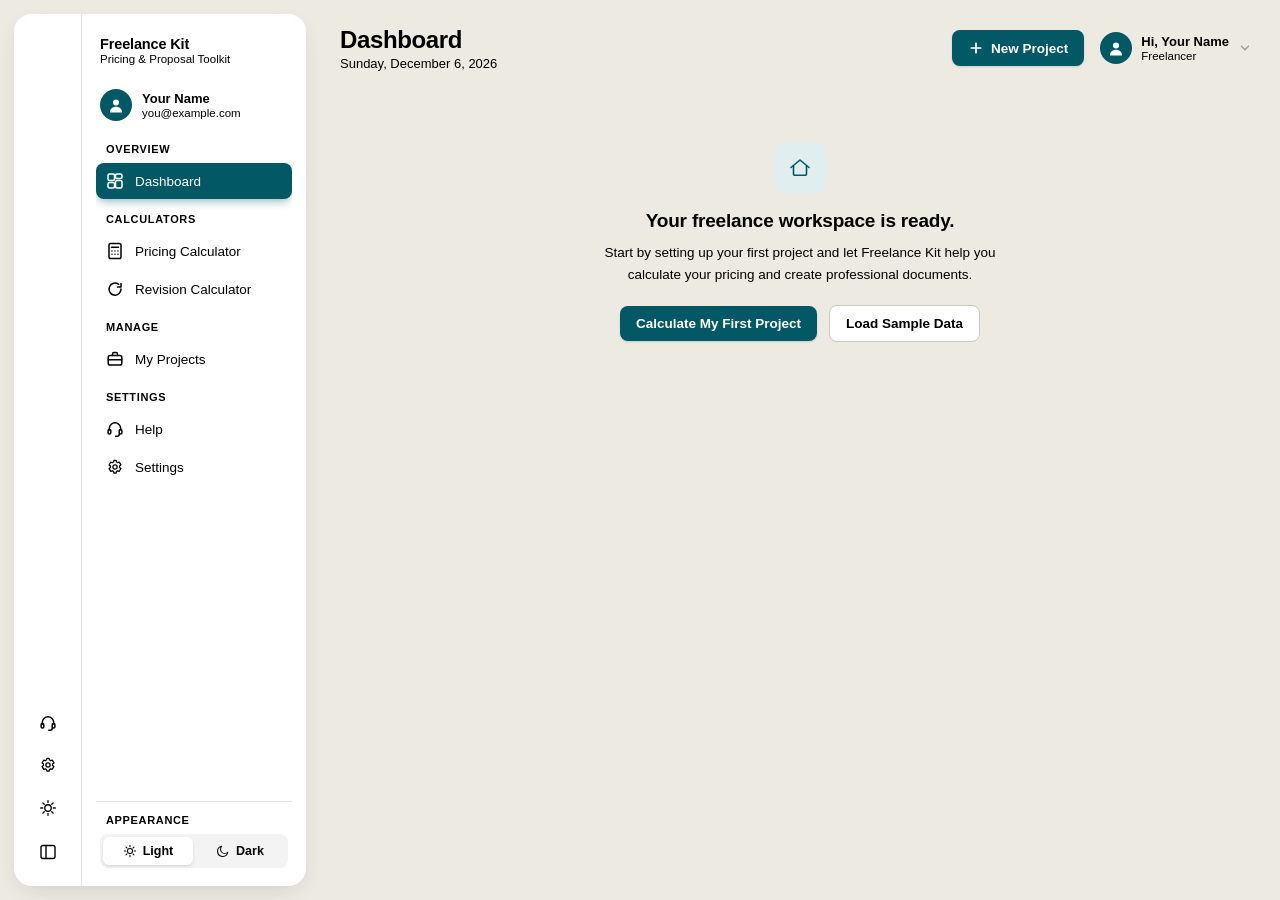
==== calculator/index.html @ 8ae4c35f "Add files via upload" ====
<!DOCTYPE html>
<html lang="en">
<head>
<meta charset="UTF-8">
<meta name="viewport" content="width=device-width, initial-scale=1.0">
<title>Freelance Kit — Pricing & Proposal Toolkit</title>
<link rel="icon" type="image/png" href="assets/favicon-256.png">
<link rel="shortcut icon" type="image/png" href="assets/favicon-256.png">
<link rel="apple-touch-icon" href="assets/apple-touch-icon.png">
<link rel="manifest" href="manifest.json">
<meta name="theme-color" content="#025864">
<meta name="mobile-web-app-capable" content="yes">
<meta name="apple-mobile-web-app-capable" content="yes">
<meta name="apple-mobile-web-app-status-bar-style" content="black-translucent">
<meta name="apple-mobile-web-app-title" content="Freelance Kit">

<link rel="stylesheet" href="css/style.css">
</head>
<body>

<div class="app">

  <!-- ============ MOBILE OVERLAY ============ -->
  <div class="drawer-overlay" data-overlay></div>

  <!-- ============ SIDEBAR ============ -->
  <aside class="sidebar" data-sidebar>

    <!-- RAIL — always visible, pinned flush to the left edge -->
    <div class="sidebar-rail">

      <!-- Menu icons: only shown here when the panel is closed -->
      <div class="rail-menu-group">
        <span class="brand-mark"><img src="assets/favicon-256.png" alt="Freelance Kit" class="brand-mark-img"></span>
        <span class="avatar rail-avatar"><svg width="18" height="18" viewBox="0 0 24 24" fill="currentColor"><circle cx="12" cy="8.5" r="4"/><path d="M12 14.2c-4.4 0-8 2.9-8 6.5v1.3h16v-1.3c0-3.6-3.6-6.5-8-6.5z"/></svg></span>

        <nav class="rail-nav">
          <a class="nav-link rail-link" data-page="dashboard" href="#dashboard" aria-label="Dashboard">
            <svg width="18" height="18" viewBox="0 0 18 18" fill="none"><rect x="2" y="2" width="6.5" height="6.5" rx="1.5" stroke="currentColor" stroke-width="1.5"/><rect x="9.5" y="2" width="6.5" height="4.5" rx="1.5" stroke="currentColor" stroke-width="1.5"/><rect x="9.5" y="8.5" width="6.5" height="7.5" rx="1.5" stroke="currentColor" stroke-width="1.5"/><rect x="2" y="10.5" width="6.5" height="5.5" rx="1.5" stroke="currentColor" stroke-width="1.5"/></svg>
          </a>
          <a class="nav-link rail-link" data-page="pricing-calculator" href="#pricing-calculator" aria-label="Pricing Calculator">
            <svg width="18" height="18" viewBox="0 0 18 18" fill="none"><rect x="3" y="1.5" width="12" height="15" rx="1.8" stroke="currentColor" stroke-width="1.5"/><path d="M5.5 5.3H12.5" stroke="currentColor" stroke-width="1.5" stroke-linecap="round"/><circle cx="6" cy="9" r="0.75" fill="currentColor"/><circle cx="9" cy="9" r="0.75" fill="currentColor"/><circle cx="12" cy="9" r="0.75" fill="currentColor"/><circle cx="6" cy="12.2" r="0.75" fill="currentColor"/><circle cx="9" cy="12.2" r="0.75" fill="currentColor"/><circle cx="12" cy="12.2" r="0.75" fill="currentColor"/></svg>
          </a>
          <a class="nav-link rail-link" data-page="revision-calculator" href="#revision-calculator" aria-label="Revision Calculator">
            <svg width="18" height="18" viewBox="0 0 18 18" fill="none"><path d="M15 9A6 6 0 1 1 12.7 4.4" stroke="currentColor" stroke-width="1.5" stroke-linecap="round"/><path d="M15 3.5V7H11.5" stroke="currentColor" stroke-width="1.5" stroke-linecap="round" stroke-linejoin="round"/></svg>
          </a>
          <a class="nav-link rail-link" data-page="quotation-generator" href="#quotation-generator" aria-label="Quotation Generator">
            <svg width="18" height="18" viewBox="0 0 18 18" fill="none"><path d="M5 1.8h5.2l3 3v9.9a1 1 0 0 1-1 1H5a1 1 0 0 1-1-1V2.8a1 1 0 0 1 1-1Z" stroke="currentColor" stroke-width="1.5" stroke-linejoin="round"/><path d="M10.2 1.8v2.5a1 1 0 0 0 1 1h3" stroke="currentColor" stroke-width="1.5" stroke-linejoin="round"/><path d="M6 10.5h6M6 12.7h4.2" stroke="currentColor" stroke-width="1.4" stroke-linecap="round"/></svg>
          </a>
          <a class="nav-link rail-link" data-page="proposal-generator" href="#proposal-generator" aria-label="Proposal Generator">
            <svg width="18" height="18" viewBox="0 0 18 18" fill="none"><path d="M16 2 2 8.2l5.2 2.1L9.3 16 16 2Z" stroke="currentColor" stroke-width="1.5" stroke-linejoin="round"/><path d="M7.2 10.3 16 2" stroke="currentColor" stroke-width="1.5" stroke-linecap="round"/></svg>
          </a>
          <a class="nav-link rail-link" data-page="invoice-generator" href="#invoice-generator" aria-label="Invoice Generator">
            <svg width="18" height="18" viewBox="0 0 18 18" fill="none"><path d="M4 2h10v12.4l-1.25-.9-1.25.9-1.25-.9-1.25.9-1.25-.9-1.25.9-1.25-.9-1.25.9V2Z" stroke="currentColor" stroke-width="1.5" stroke-linejoin="round"/><path d="M6 5.6h6M6 8h6M6 10.4h3.5" stroke="currentColor" stroke-width="1.5" stroke-linecap="round"/></svg>
          </a>
          <a class="nav-link rail-link" data-page="rate-card-generator" href="#rate-card-generator" aria-label="Rate Card Generator">
            <svg width="18" height="18" viewBox="0 0 18 18" fill="none"><path d="M15.44 10.06 10.06 15.44a1.5 1.5 0 0 1 -2.12 0L1.5 9V1.5h7.5l6.44 6.44a1.5 1.5 0 0 1 0 2.12Z" stroke="currentColor" stroke-width="1.5" stroke-linejoin="round" stroke-linecap="round"/><circle cx="5.25" cy="5.25" r="0.9" fill="currentColor"/></svg>
          </a>
          <a class="nav-link rail-link" data-page="my-projects" href="#my-projects" aria-label="My Projects">
            <svg width="18" height="18" viewBox="0 0 18 18" fill="none"><rect x="2.2" y="5.5" width="13.6" height="9.5" rx="1.8" stroke="currentColor" stroke-width="1.5"/><path d="M6.5 5.5V4a1.5 1.5 0 0 1 1.5-1.5h2A1.5 1.5 0 0 1 11.5 4v1.5" stroke="currentColor" stroke-width="1.5" stroke-linecap="round" stroke-linejoin="round"/><path d="M2.2 9.8h13.6" stroke="currentColor" stroke-width="1.5" stroke-linecap="round"/></svg>
          </a>
          <a class="nav-link rail-link" data-page="my-quotations" href="#my-quotations" aria-label="My Quotations">
            <svg width="18" height="18" viewBox="0 0 18 18" fill="none"><path d="M3 3.5h12a1.3 1.3 0 0 1 1.3 1.3v6.2a1.3 1.3 0 0 1-1.3 1.3H7.9L5 15v-2.7H3a1.3 1.3 0 0 1-1.3-1.3V4.8A1.3 1.3 0 0 1 3 3.5Z" stroke="currentColor" stroke-width="1.5" stroke-linejoin="round"/><circle cx="6.8" cy="7.9" r="0.95" fill="currentColor"/><circle cx="11.2" cy="7.9" r="0.95" fill="currentColor"/></svg>
          </a>
          <a class="nav-link rail-link" data-page="my-proposals" href="#my-proposals" aria-label="My Proposals">
            <svg width="18" height="18" viewBox="0 0 18 18" fill="none"><path d="M6.5 2.2h5a1 1 0 0 1 1 1v.3h.8a1.3 1.3 0 0 1 1.3 1.3v9.4a1.3 1.3 0 0 1-1.3 1.3H4.7a1.3 1.3 0 0 1-1.3-1.3V4.8a1.3 1.3 0 0 1 1.3-1.3h.8v-.3a1 1 0 0 1 1-1Z" stroke="currentColor" stroke-width="1.5" stroke-linejoin="round"/><rect x="6" y="1.6" width="6" height="2.4" rx="0.8" stroke="currentColor" stroke-width="1.5"/><path d="M6.2 9.6v3M9 8.2v4.4M11.8 10.4v2.2" stroke="currentColor" stroke-width="1.5" stroke-linecap="round"/></svg>
          </a>
          <a class="nav-link rail-link" data-page="my-invoices" href="#my-invoices" aria-label="My Invoices">
            <svg width="18" height="18" viewBox="0 0 18 18" fill="none"><rect x="2.3" y="7" width="11.2" height="6.8" rx="1.3" stroke="currentColor" stroke-width="1.5"/><rect x="4.1" y="4.3" width="11.2" height="6.8" rx="1.3" stroke="currentColor" stroke-width="1.5"/><circle cx="9.7" cy="7.7" r="1.5" stroke="currentColor" stroke-width="1.3"/></svg>
          </a>
          <a class="nav-link rail-link" data-page="my-rate-cards" href="#my-rate-cards" aria-label="My Rate Cards">
            <svg width="18" height="18" viewBox="0 0 18 18" fill="none"><rect x="2.5" y="4.3" width="9.6" height="11.5" rx="1.5" stroke="currentColor" stroke-width="1.5"/><rect x="6" y="2" width="9.6" height="11.5" rx="1.5" stroke="currentColor" stroke-width="1.5"/></svg>
          </a>
          <a class="nav-link rail-link" data-page="templates" href="#templates" aria-label="Templates">
            <svg width="18" height="18" viewBox="0 0 18 18" fill="none"><path d="M4.5 2.3h9a1 1 0 0 1 1 1v11.7l-5.5-3.3-5.5 3.3V3.3a1 1 0 0 1 1-1Z" stroke="currentColor" stroke-width="1.5" stroke-linejoin="round"/></svg>
          </a>
        </nav>
      </div>

      <div class="rail-spacer"></div>

      <!-- Always-on utility icons — evenly spaced, pinned at the bottom -->
      <div class="rail-utility">
        <a class="nav-link rail-link" data-page="help" href="#help" aria-label="Help">
          <svg width="18" height="18" viewBox="0 0 18 18" fill="none"><path d="M3.3 10V8.5a5.7 5.7 0 0 1 11.4 0V10" stroke="currentColor" stroke-width="1.5" stroke-linecap="round"/><rect x="2.1" y="9.4" width="2.7" height="4.5" rx="1.25" stroke="currentColor" stroke-width="1.5"/><rect x="13.2" y="9.4" width="2.7" height="4.5" rx="1.25" stroke="currentColor" stroke-width="1.5"/><path d="M13.2 13.9v.35a2 2 0 0 1-2 2H9.7" stroke="currentColor" stroke-width="1.5" stroke-linecap="round"/></svg>
        </a>
        <a class="nav-link rail-link" data-page="settings" href="#settings" aria-label="Settings">
          <svg width="18" height="18" viewBox="0 0 18 18" fill="none"><path d="M10.1 2.3h-2.2l-.35 1.72a5.4 5.4 0 0 0-1.2.7L4.7 4.2 3.1 6.98l1.4 1.1a5.4 5.4 0 0 0 0 1.38l-1.4 1.1L4.7 13.3l1.65-.52c.37.28.77.51 1.2.7L7.9 15.2h2.2l.35-1.72c.43-.19.83-.42 1.2-.7l1.65.52 1.6-2.78-1.4-1.1a5.4 5.4 0 0 0 0-1.38l1.4-1.1-1.6-2.78-1.65.52a5.4 5.4 0 0 0-1.2-.7L10.1 2.3Z" stroke="currentColor" stroke-width="1.3" stroke-linejoin="round"/><circle cx="9" cy="9" r="2.1" stroke="currentColor" stroke-width="1.3"/></svg>
        </a>
        <button class="icon-btn rail-icon-btn" data-theme-toggle aria-label="Ganti tema">
          <svg class="icon-sun" width="18" height="18" viewBox="0 0 19 19" fill="none"><circle cx="9.5" cy="9.5" r="3.4" stroke="currentColor" stroke-width="1.4"/><path d="M9.5 1.8v2M9.5 15.2v2M17.2 9.5h-2M3.8 9.5h-2M14.9 4.1l-1.4 1.4M5.5 13.5l-1.4 1.4M14.9 14.9l-1.4-1.4M5.5 5.5 4.1 4.1" stroke="currentColor" stroke-width="1.4" stroke-linecap="round"/></svg>
          <svg class="icon-moon" width="18" height="18" viewBox="0 0 19 19" fill="none"><path d="M16 11.2A7 7 0 1 1 7.8 3a5.6 5.6 0 0 0 8.2 8.2Z" stroke="currentColor" stroke-width="1.4" stroke-linejoin="round"/></svg>
        </button>
        <button class="icon-btn rail-icon-btn" data-collapse-toggle aria-label="Buka atau tutup panel menu">
          <svg width="18" height="18" viewBox="0 0 18 18" fill="none"><rect x="2" y="2.5" width="14" height="13" rx="2" stroke="currentColor" stroke-width="1.4"/><path d="M7 2.5V15.5" stroke="currentColor" stroke-width="1.4"/></svg>
        </button>
      </div>
    </div>

    <!-- PANEL — togglable, sits to the right of the rail -->
    <div class="sidebar-panel" data-sidebar-panel>
      <div class="sidebar-head">
        <span class="brand-text">
          <span class="brand-name">Freelance Kit</span>
          <span class="brand-sub" data-i18n="brand.subtitle">Pricing & Proposal Toolkit</span>
        </span>
      </div>

      <div class="sidebar-profile">
        <span class="avatar sidebar-profile-avatar" data-mini-avatar><svg width="18" height="18" viewBox="0 0 24 24" fill="currentColor"><circle cx="12" cy="8.5" r="4"/><path d="M12 14.2c-4.4 0-8 2.9-8 6.5v1.3h16v-1.3c0-3.6-3.6-6.5-8-6.5z"/></svg></span>
        <span class="sidebar-profile-text">
          <span class="sidebar-profile-name" data-mini-name>Your Name</span>
          <span class="sidebar-profile-email" data-mini-email>you@example.com</span>
        </span>
      </div>

      <nav class="nav" data-nav>
        <span class="nav-section-label" data-i18n="sidebar.group.overview">Overview</span>
        <a class="nav-link panel-link" data-page="dashboard" href="#dashboard">
          <span class="nav-icon">
            <svg width="18" height="18" viewBox="0 0 18 18" fill="none"><rect x="2" y="2" width="6.5" height="6.5" rx="1.5" stroke="currentColor" stroke-width="1.5"/><rect x="9.5" y="2" width="6.5" height="4.5" rx="1.5" stroke="currentColor" stroke-width="1.5"/><rect x="9.5" y="8.5" width="6.5" height="7.5" rx="1.5" stroke="currentColor" stroke-width="1.5"/><rect x="2" y="10.5" width="6.5" height="5.5" rx="1.5" stroke="currentColor" stroke-width="1.5"/></svg>
          </span>
          <span class="nav-label" data-i18n="nav.dashboard">Dashboard</span>
        </a>
        <span class="nav-section-label" data-i18n="sidebar.group.calculators">Calculators</span>
        <a class="nav-link panel-link" data-page="pricing-calculator" href="#pricing-calculator">
          <span class="nav-icon">
            <svg width="18" height="18" viewBox="0 0 18 18" fill="none"><rect x="3" y="1.5" width="12" height="15" rx="1.8" stroke="currentColor" stroke-width="1.5"/><path d="M5.5 5.3H12.5" stroke="currentColor" stroke-width="1.5" stroke-linecap="round"/><circle cx="6" cy="9" r="0.75" fill="currentColor"/><circle cx="9" cy="9" r="0.75" fill="currentColor"/><circle cx="12" cy="9" r="0.75" fill="currentColor"/><circle cx="6" cy="12.2" r="0.75" fill="currentColor"/><circle cx="9" cy="12.2" r="0.75" fill="currentColor"/><circle cx="12" cy="12.2" r="0.75" fill="currentColor"/></svg>
          </span>
          <span class="nav-label" data-i18n="nav.pricingCalculator">Pricing Calculator</span>
        </a>
        <a class="nav-link panel-link" data-page="revision-calculator" href="#revision-calculator">
          <span class="nav-icon">
            <svg width="18" height="18" viewBox="0 0 18 18" fill="none"><path d="M15 9A6 6 0 1 1 12.7 4.4" stroke="currentColor" stroke-width="1.5" stroke-linecap="round"/><path d="M15 3.5V7H11.5" stroke="currentColor" stroke-width="1.5" stroke-linecap="round" stroke-linejoin="round"/></svg>
          </span>
          <span class="nav-label" data-i18n="nav.revisionCalculator">Revision Calculator</span>
        </a>
        <span class="nav-section-label" data-i18n="sidebar.group.manage">Manage</span>
        <a class="nav-link panel-link" data-page="my-projects" href="#my-projects">
          <span class="nav-icon">
            <svg width="18" height="18" viewBox="0 0 18 18" fill="none"><rect x="2.2" y="5.5" width="13.6" height="9.5" rx="1.8" stroke="currentColor" stroke-width="1.5"/><path d="M6.5 5.5V4a1.5 1.5 0 0 1 1.5-1.5h2A1.5 1.5 0 0 1 11.5 4v1.5" stroke="currentColor" stroke-width="1.5" stroke-linecap="round" stroke-linejoin="round"/><path d="M2.2 9.8h13.6" stroke="currentColor" stroke-width="1.5" stroke-linecap="round"/></svg>
          </span>
          <span class="nav-label" data-i18n="nav.myProjects">My Projects</span>
        </a>
        <a class="nav-link panel-link" data-page="my-quotations" href="#my-quotations">
          <span class="nav-icon">
            <svg width="18" height="18" viewBox="0 0 18 18" fill="none"><path d="M3 3.5h12a1.3 1.3 0 0 1 1.3 1.3v6.2a1.3 1.3 0 0 1-1.3 1.3H7.9L5 15v-2.7H3a1.3 1.3 0 0 1-1.3-1.3V4.8A1.3 1.3 0 0 1 3 3.5Z" stroke="currentColor" stroke-width="1.5" stroke-linejoin="round"/><circle cx="6.8" cy="7.9" r="0.95" fill="currentColor"/><circle cx="11.2" cy="7.9" r="0.95" fill="currentColor"/></svg>
          </span>
          <span class="nav-label" data-i18n="nav.myQuotations">My Quotations</span>
        </a>
        <a class="nav-link panel-link" data-page="my-proposals" href="#my-proposals">
          <span class="nav-icon">
            <svg width="18" height="18" viewBox="0 0 18 18" fill="none"><path d="M6.5 2.2h5a1 1 0 0 1 1 1v.3h.8a1.3 1.3 0 0 1 1.3 1.3v9.4a1.3 1.3 0 0 1-1.3 1.3H4.7a1.3 1.3 0 0 1-1.3-1.3V4.8a1.3 1.3 0 0 1 1.3-1.3h.8v-.3a1 1 0 0 1 1-1Z" stroke="currentColor" stroke-width="1.5" stroke-linejoin="round"/><rect x="6" y="1.6" width="6" height="2.4" rx="0.8" stroke="currentColor" stroke-width="1.5"/><path d="M6.2 9.6v3M9 8.2v4.4M11.8 10.4v2.2" stroke="currentColor" stroke-width="1.5" stroke-linecap="round"/></svg>
          </span>
          <span class="nav-label" data-i18n="nav.myProposals">My Proposals</span>
        </a>
        <a class="nav-link panel-link" data-page="my-invoices" href="#my-invoices">
          <span class="nav-icon">
            <svg width="18" height="18" viewBox="0 0 18 18" fill="none"><rect x="2.3" y="7" width="11.2" height="6.8" rx="1.3" stroke="currentColor" stroke-width="1.5"/><rect x="4.1" y="4.3" width="11.2" height="6.8" rx="1.3" stroke="currentColor" stroke-width="1.5"/><circle cx="9.7" cy="7.7" r="1.5" stroke="currentColor" stroke-width="1.3"/></svg>
          </span>
          <span class="nav-label" data-i18n="nav.myInvoices">My Invoices</span>
        </a>
        <a class="nav-link panel-link" data-page="my-rate-cards" href="#my-rate-cards">
          <span class="nav-icon">
            <svg width="18" height="18" viewBox="0 0 18 18" fill="none"><rect x="2.5" y="4.3" width="9.6" height="11.5" rx="1.5" stroke="currentColor" stroke-width="1.5"/><rect x="6" y="2" width="9.6" height="11.5" rx="1.5" stroke="currentColor" stroke-width="1.5"/></svg>
          </span>
          <span class="nav-label" data-i18n="nav.myRateCards">My Rate Cards</span>
        </a>
        <a class="nav-link panel-link" data-page="templates" href="#templates">
          <span class="nav-icon">
            <svg width="18" height="18" viewBox="0 0 18 18" fill="none"><path d="M4.5 2.3h9a1 1 0 0 1 1 1v11.7l-5.5-3.3-5.5 3.3V3.3a1 1 0 0 1 1-1Z" stroke="currentColor" stroke-width="1.5" stroke-linejoin="round"/></svg>
          </span>
          <span class="nav-label" data-i18n="nav.templates">Templates</span>
        </a>
        <span class="nav-section-label" data-i18n="sidebar.group.settings">Settings</span>
        <a class="nav-link panel-link" data-page="help" href="#help">
          <span class="nav-icon">
            <svg width="18" height="18" viewBox="0 0 18 18" fill="none"><path d="M3.3 10V8.5a5.7 5.7 0 0 1 11.4 0V10" stroke="currentColor" stroke-width="1.5" stroke-linecap="round"/><rect x="2.1" y="9.4" width="2.7" height="4.5" rx="1.25" stroke="currentColor" stroke-width="1.5"/><rect x="13.2" y="9.4" width="2.7" height="4.5" rx="1.25" stroke="currentColor" stroke-width="1.5"/><path d="M13.2 13.9v.35a2 2 0 0 1-2 2H9.7" stroke="currentColor" stroke-width="1.5" stroke-linecap="round"/></svg>
          </span>
          <span class="nav-label" data-i18n="nav.help">Help</span>
        </a>
        <a class="nav-link panel-link" data-page="settings" href="#settings">
          <span class="nav-icon">
            <svg width="18" height="18" viewBox="0 0 18 18" fill="none"><path d="M10.1 2.3h-2.2l-.35 1.72a5.4 5.4 0 0 0-1.2.7L4.7 4.2 3.1 6.98l1.4 1.1a5.4 5.4 0 0 0 0 1.38l-1.4 1.1L4.7 13.3l1.65-.52c.37.28.77.51 1.2.7L7.9 15.2h2.2l.35-1.72c.43-.19.83-.42 1.2-.7l1.65.52 1.6-2.78-1.4-1.1a5.4 5.4 0 0 0 0-1.38l1.4-1.1-1.6-2.78-1.65.52a5.4 5.4 0 0 0-1.2-.7L10.1 2.3Z" stroke="currentColor" stroke-width="1.3" stroke-linejoin="round"/><circle cx="9" cy="9" r="2.1" stroke="currentColor" stroke-width="1.3"/></svg>
          </span>
          <span class="nav-label" data-i18n="nav.settings">Settings</span>
        </a>
      </nav>

      <div class="sidebar-appearance">
        <span class="sidebar-appearance-label" data-i18n="sidebar.appearance.label">Appearance</span>
        <div class="appearance-toggle" role="group" aria-label="Ganti tema">
          <button type="button" class="appearance-option" data-theme-set="light" aria-pressed="true">
            <svg width="14" height="14" viewBox="0 0 19 19" fill="none"><circle cx="9.5" cy="9.5" r="3.4" stroke="currentColor" stroke-width="1.4"/><path d="M9.5 1.8v2M9.5 15.2v2M17.2 9.5h-2M3.8 9.5h-2M14.9 4.1l-1.4 1.4M5.5 13.5l-1.4 1.4M14.9 14.9l-1.4-1.4M5.5 5.5 4.1 4.1" stroke="currentColor" stroke-width="1.4" stroke-linecap="round"/></svg>
            <span data-i18n="sidebar.appearance.light">Light</span>
          </button>
          <button type="button" class="appearance-option" data-theme-set="dark" aria-pressed="false">
            <svg width="14" height="14" viewBox="0 0 19 19" fill="none"><path d="M16 11.2A7 7 0 1 1 7.8 3a5.6 5.6 0 0 0 8.2 8.2Z" stroke="currentColor" stroke-width="1.4" stroke-linejoin="round"/></svg>
            <span data-i18n="sidebar.appearance.dark">Dark</span>
          </button>
        </div>
      </div>
    </div>
  </aside>

  <!-- ============ MAIN ============ -->
  <div class="main">

    <!-- TOP BAR -->
    <header class="topbar">
      <div class="topbar-left">
        <div class="topbar-title-group">
          <h1 class="topbar-title" data-page-title>Dashboard</h1>
          <span class="topbar-date" data-topbar-date></span>
        </div>
      </div>

      <div class="topbar-right">
        <button class="btn btn-primary" data-topbar-cta data-page="pricing-calculator">
          <svg width="16" height="16" viewBox="0 0 16 16" fill="none"><path d="M8 3.3v9.4M3.3 8h9.4" stroke="currentColor" stroke-width="1.7" stroke-linecap="round"/></svg>
          <span data-topbar-cta-label>New Project</span>
        </button>

        <div class="profile" data-profile>
          <button class="profile-trigger" data-profile-trigger>
            <span class="avatar"><svg width="18" height="18" viewBox="0 0 24 24" fill="currentColor"><circle cx="12" cy="8.5" r="4"/><path d="M12 14.2c-4.4 0-8 2.9-8 6.5v1.3h16v-1.3c0-3.6-3.6-6.5-8-6.5z"/></svg></span>
            <span class="profile-text">
              <span class="profile-name">Hi, Your Name</span>
              <span class="profile-role" data-i18n="profile.role">Freelancer</span>
            </span>
            <svg class="chev" width="14" height="14" viewBox="0 0 14 14" fill="none"><path d="M3.5 5.3 7 8.7l3.5-3.4" stroke="currentColor" stroke-width="1.4" stroke-linecap="round" stroke-linejoin="round"/></svg>
          </button>
          <div class="profile-menu" data-profile-menu>
            <a href="#settings" class="profile-menu-item" data-page="settings" data-i18n="profile.menu.settings">Account Settings</a>
            <a href="#help" class="profile-menu-item" data-page="help" data-i18n="profile.menu.help">Help</a>
          </div>
        </div>
      </div>
    </header>

    <!-- PAGE CONTENT -->
    <main class="content" data-content>

      <!-- ===== DASHBOARD PAGE ===== -->
      <section class="page" data-page-panel="dashboard">

        <!-- ZERO STATE — shown only when there are no saved projects yet -->
        <div class="dashboard-welcome" data-dashboard-welcome hidden>
          <div class="dashboard-welcome-icon">
            <svg width="26" height="26" viewBox="0 0 26 26" fill="none"><path d="M4 12.5 13 5l9 7.5" stroke="currentColor" stroke-width="1.6" stroke-linecap="round" stroke-linejoin="round"/><path d="M6.5 11v8a1.2 1.2 0 0 0 1.2 1.2H18.3a1.2 1.2 0 0 0 1.2-1.2v-8" stroke="currentColor" stroke-width="1.6" stroke-linecap="round" stroke-linejoin="round"/></svg>
          </div>
          <h2 class="dashboard-welcome-title" data-i18n="dashboard.welcome.title">Your freelance workspace is ready.</h2>
          <p class="dashboard-welcome-text">Start by setting up your first project and let Freelance Kit help you calculate your pricing and create professional documents.</p>
          <div class="dashboard-welcome-actions">
            <button class="btn btn-primary" data-page="pricing-calculator" data-i18n="action.calculateFirstProject">Calculate My First Project</button>
            <button class="btn btn-secondary" data-welcome-load-sample data-i18n="action.loadSampleData">Load Sample Data</button>
          </div>
        </div>

        <!-- NORMAL DASHBOARD — shown once at least one project exists -->
        <div data-dashboard-body hidden>

        <!-- TOP ROW: hero + upcoming deadlines -->
        <div class="dashboard-top-row">

          <div class="dashboard-hero">
            <div class="dashboard-hero-art" aria-hidden="true">
              <svg width="220" height="220" viewBox="0 0 220 220" fill="none">
                <circle cx="150" cy="70" r="90" fill="url(#heroBlobA)"/>
                <circle cx="120" cy="150" r="60" fill="url(#heroBlobB)"/>
                <circle cx="185" cy="150" r="34" stroke="rgba(255,255,255,0.35)" stroke-width="1.4"/>
                <path d="M60 60 L60 40 M50 50 L70 50" stroke="rgba(255,255,255,0.5)" stroke-width="2" stroke-linecap="round"/>
                <defs>
                  <linearGradient id="heroBlobA" x1="60" y1="0" x2="240" y2="160" gradientUnits="userSpaceOnUse">
                    <stop stop-color="rgba(255,255,255,0.35)"/>
                    <stop offset="1" stop-color="rgba(255,255,255,0.05)"/>
                  </linearGradient>
                  <linearGradient id="heroBlobB" x1="60" y1="90" x2="180" y2="210" gradientUnits="userSpaceOnUse">
                    <stop stop-color="rgba(255,255,255,0.28)"/>
                    <stop offset="1" stop-color="rgba(255,255,255,0.04)"/>
                  </linearGradient>
                </defs>
              </svg>
            </div>
            <div class="dashboard-hero-content">
              <h1 class="dashboard-hero-greeting"><span data-dashboard-greeting>Good morning, Freelancer</span> <span aria-hidden="true">👋</span></h1>
              <p class="dashboard-hero-subtitle" data-i18n="dashboard.subtitle">Here's what's happening with your freelance business.</p>
              <div class="dashboard-hero-meta">
                <span class="dashboard-hero-date">
                  <svg width="15" height="15" viewBox="0 0 15 15" fill="none"><rect x="1.5" y="2.8" width="12" height="10.7" rx="1.8" stroke="currentColor" stroke-width="1.2"/><path d="M1.5 6h12M4.5 1.5v2.3M10.5 1.5v2.3" stroke="currentColor" stroke-width="1.2" stroke-linecap="round"/></svg>
                  <span data-topbar-date></span>
                </span>
                <span class="dashboard-hero-msg" data-i18n="dashboard.productiveMsg">Have a productive day!</span>
              </div>
            </div>
          </div>

          <div class="side-card dashboard-backup-card" data-dashboard-backup-card>
            <!-- filled by app.js -->
          </div>

          <div class="side-card dashboard-upcoming" data-dashboard-upcoming>
            <!-- filled by app.js -->
          </div>

        </div>

        <!-- BUSINESS OVERVIEW -->
        <div class="summary-grid" data-summary-grid>
          <article class="summary-card">
            <p class="summary-label" data-i18n="dashboard.summary.totalProjects">Total Projects</p>
            <p class="summary-metric" data-summary="totalProjects">0</p>
            <p class="summary-caption" data-summary-caption-text="totalProjects">Belum ada project</p>
          </article>

          <article class="summary-card">
            <p class="summary-label" data-i18n="dashboard.summary.totalRevenue">Total Revenue</p>
            <p class="summary-metric" data-summary="totalRevenue">Rp0</p>
            <p class="summary-caption" data-summary-caption-text="totalRevenue">Dari project Approved & Completed</p>
          </article>

          <article class="summary-card">
            <p class="summary-label" data-i18n="dashboard.summary.pendingProposals">Pending Proposals</p>
            <p class="summary-metric" data-summary="pendingProposals">0</p>
            <p class="summary-caption" data-summary-caption-text="pendingProposals">Menunggu respons client</p>
          </article>

          <article class="summary-card">
            <p class="summary-label" data-i18n="dashboard.summary.approved">Approved</p>
            <p class="summary-metric" data-summary="approvedCount">0</p>
            <p class="summary-caption" data-summary-caption-text="approvedCount">Proyek disetujui</p>
          </article>
        </div>

        <!-- BACKUP REMINDER — compact, conditional; empty/hidden when not relevant -->
        <div class="dashboard-backup-reminder" data-backup-reminder hidden></div>

        <!-- NEEDS ATTENTION + QUICK ACTIONS -->
        <div class="dashboard-split-row">

          <div class="side-card needs-attention" data-needs-attention>
            <!-- filled by app.js -->
          </div>

          <div class="side-card quick-actions-card">
            <p class="side-card-title" data-i18n="dashboard.quickActions.title">Quick Actions</p>
            <div class="quick-actions-grid">
              <a class="quick-action-tile" data-page="pricing-calculator" href="#pricing-calculator">
                <span class="quick-action-icon">
                  <svg width="18" height="18" viewBox="0 0 18 18" fill="none"><rect x="3" y="1.5" width="12" height="15" rx="1.8" stroke="currentColor" stroke-width="1.5"/><path d="M5.5 5.3H12.5" stroke="currentColor" stroke-width="1.5" stroke-linecap="round"/><circle cx="6" cy="9" r="0.75" fill="currentColor"/><circle cx="9" cy="9" r="0.75" fill="currentColor"/><circle cx="12" cy="9" r="0.75" fill="currentColor"/><circle cx="6" cy="12.2" r="0.75" fill="currentColor"/><circle cx="9" cy="12.2" r="0.75" fill="currentColor"/><circle cx="12" cy="12.2" r="0.75" fill="currentColor"/></svg>
                </span>
                <span class="quick-action-text">
                  <span class="quick-action-title" data-i18n="quickAction.calculatePrice.title">Calculate Project Price</span>
                  <span class="quick-action-desc" data-i18n="quickAction.calculatePrice.desc">Start a new calculation</span>
                </span>
                <span class="quick-action-arrow">›</span>
              </a>

              <a class="quick-action-tile" data-page="quotation-generator" href="#quotation-generator">
                <span class="quick-action-icon">
                  <svg width="18" height="18" viewBox="0 0 18 18" fill="none"><path d="M5 1.8h5.2l3 3v9.9a1 1 0 0 1-1 1H5a1 1 0 0 1-1-1V2.8a1 1 0 0 1 1-1Z" stroke="currentColor" stroke-width="1.5" stroke-linejoin="round"/><path d="M10.2 1.8v2.5a1 1 0 0 0 1 1h3" stroke="currentColor" stroke-width="1.5" stroke-linejoin="round"/><path d="M6 10.5h6M6 12.7h4.2" stroke="currentColor" stroke-width="1.4" stroke-linecap="round"/></svg>
                </span>
                <span class="quick-action-text">
                  <span class="quick-action-title" data-i18n="quickAction.createQuotation.title">Create Quotation</span>
                  <span class="quick-action-desc" data-i18n="quickAction.createQuotation.desc">Send to client</span>
                </span>
                <span class="quick-action-arrow">›</span>
              </a>

              <a class="quick-action-tile" data-page="proposal-generator" href="#proposal-generator">
                <span class="quick-action-icon">
                  <svg width="18" height="18" viewBox="0 0 18 18" fill="none"><path d="M16 2 2 8.2l5.2 2.1L9.3 16 16 2Z" stroke="currentColor" stroke-width="1.5" stroke-linejoin="round"/><path d="M7.2 10.3 16 2" stroke="currentColor" stroke-width="1.5" stroke-linecap="round"/></svg>
                </span>
                <span class="quick-action-text">
                  <span class="quick-action-title" data-i18n="quickAction.createProposal.title">Create Proposal</span>
                  <span class="quick-action-desc" data-i18n="quickAction.createProposal.desc">Win more projects</span>
                </span>
                <span class="quick-action-arrow">›</span>
              </a>

              <a class="quick-action-tile" data-page="invoice-generator" href="#invoice-generator">
                <span class="quick-action-icon">
                  <svg width="18" height="18" viewBox="0 0 18 18" fill="none"><path d="M4 2h10v12.4l-1.25-.9-1.25.9-1.25-.9-1.25.9-1.25-.9-1.25.9-1.25-.9-1.25.9V2Z" stroke="currentColor" stroke-width="1.5" stroke-linejoin="round"/><path d="M6 5.6h6M6 8h6M6 10.4h3.5" stroke="currentColor" stroke-width="1.5" stroke-linecap="round"/></svg>
                </span>
                <span class="quick-action-text">
                  <span class="quick-action-title" data-i18n="quickAction.createInvoice.title">Create Invoice</span>
                  <span class="quick-action-desc" data-i18n="quickAction.createInvoice.desc">Request payment</span>
                </span>
                <span class="quick-action-arrow">›</span>
              </a>
            </div>
          </div>

        </div>

        <!-- RECENT PROJECTS — full width -->
        <div class="dashboard-projects-col">
          <div class="section-header">
            <div>
              <h3 class="section-title" data-i18n="dashboard.recentProjects.title">Recent Projects</h3>
            </div>
            <button class="btn btn-text" data-page="my-projects" data-i18n="action.viewAll">View All</button>
          </div>

          <div class="projects-panel" data-projects-panel>
            <!-- filled by app.js: table (desktop/tablet) + card list (mobile) OR empty state -->
          </div>
        </div>

        <!-- BUSINESS PROFILE — compact bar, only shown when real profile data exists -->
        <div class="profile-card" data-profile-card>
          <!-- filled by settings.js -->
        </div>

        </div>

      </section>

      <!-- ===== PRICING CALCULATOR PAGE ===== -->
      <section class="page" data-page-panel="pricing-calculator" hidden>

        <div class="calc-grid" data-calc-form>

          <!-- LEFT: FORM -->
          <div class="calc-card calc-form-card">
            <h3 class="section-title" data-i18n="section.projectInformation">Project Information</h3>

            <div class="field">
              <label for="calc-name" data-i18n="field.projectName" data-i18n="calc.field.projectName">Project Name</label>
              <input type="text" id="calc-name" placeholder="Website Company Profile" data-i18n-placeholder="placeholder.calcName" data-calc="name">
            </div>

            <div class="field">
              <label for="calc-service" data-i18n="field.serviceType" data-i18n="calc.field.serviceType">Service Type</label>
              <select id="calc-service" data-calc="serviceType">
                <option value="" data-i18n="select.service">Select service</option>
                <option>Graphic Design</option>
                <option>Branding</option>
                <option selected>Website</option>
                <option>UI/UX Design</option>
                <option>Social Media</option>
                <option>Video Editing</option>
                <option>Photography</option>
                <option>Copywriting</option>
                <option>Digital Marketing</option>
                <option>Other</option>
              </select>
            </div>

            <div class="field-row">
              <div class="field">
                <label for="calc-hours" data-i18n="field.estimatedWorkingHours" data-i18n="calc.field.estimatedHours">Estimated Working Hours</label>
                <div class="input-wrap">
                  <input type="number" id="calc-hours" min="0" step="1" data-calc="hours">
                  <span class="input-suffix" data-i18n="unit.hours">hours</span>
                </div>
              </div>
              <div class="field">
                <label for="calc-rate" data-i18n="field.hourlyRate" data-i18n="calc.field.hourlyRate">Hourly Rate</label>
                <div class="input-wrap">
                  <span class="input-prefix">Rp</span>
                  <input type="text" inputmode="numeric" id="calc-rate" data-calc="hourlyRate" data-currency-input>
                </div>
              </div>
            </div>

            <div class="field">
              <label for="calc-expenses" data-i18n="field.additionalExpenses" data-i18n="calc.field.additionalExpenses">Additional Expenses</label>
              <div class="input-wrap">
                <span class="input-prefix">Rp</span>
                <input type="text" inputmode="numeric" id="calc-expenses" data-calc="additionalExpenses" data-currency-input>
              </div>
              <p class="field-help" data-i18n="calc.expensesHelp">Software, stock photo, transport, plugin, outsourcing, dan biaya tambahan lainnya.</p>
            </div>

            <div class="field-row">
              <div class="field">
                <label for="calc-revisions" data-i18n="field.includedRevisions" data-i18n="calc.field.includedRevisions">Included Revisions</label>
                <input type="number" id="calc-revisions" min="0" step="1" data-calc="revisions">
              </div>
              <div class="field">
                <label for="calc-revision-fee" data-i18n="field.feePerAdditionalRevision" data-i18n="calc.field.revisionFee">Fee Per Additional Revision</label>
                <div class="input-wrap">
                  <span class="input-prefix">Rp</span>
                  <input type="text" inputmode="numeric" id="calc-revision-fee" data-calc="additionalRevisionFee" data-currency-input>
                </div>
              </div>
            </div>

            <div class="field">
              <label for="calc-extra-revisions" data-i18n="field.expectedAdditionalRevisions" data-i18n="calc.field.expectedRevisions">Expected Additional Revisions</label>
              <input type="number" id="calc-extra-revisions" min="0" step="1" data-calc="expectedAdditionalRevisions">
            </div>

            <div class="field">
              <label for="calc-risk"><span data-i18n="field.riskBuffer">Risk / Project Buffer</span> <span class="field-value" data-calc-value="riskBuffer">10%</span></label>
              <input type="range" id="calc-risk" min="0" max="50" step="1" data-calc="riskBuffer">
              <p class="field-help" data-i18n="calc.riskBufferHelp">Buffer untuk perubahan scope, meeting tambahan, dan risiko project.</p>
            </div>

            <div class="field">
              <label for="calc-margin"><span data-i18n="field.targetProfitMargin">Target Profit Margin</span> <span class="field-value" data-calc-value="profitMargin">30%</span></label>
              <input type="range" id="calc-margin" min="0" max="95" step="1" data-calc="profitMargin">
            </div>

            <div class="calc-actions">
              <button type="button" class="btn btn-primary" data-calc-calculate data-i18n="action.calculatePrice">Calculate Price</button>
              <button type="button" class="btn btn-secondary" data-calc-reset data-i18n="action.reset">Reset</button>
              <button type="button" class="btn btn-secondary" data-calc-save data-i18n="calc.saveToProjectBtn">Save to Project</button>
            </div>
            <p class="calc-save-feedback" data-calc-save-feedback hidden></p>
          </div>

          <!-- RIGHT: RESULT -->
          <div class="calc-result-col">

            <div class="calc-card calc-result-card">
              <p class="result-eyebrow" data-i18n="calc.recommendedPrice">Your Recommended Price</p>
              <p class="result-price" data-result-price>Rp0</p>
              <p class="result-range" data-result-range>Rp0 – Rp0</p>

              <div class="result-breakdown" data-result-breakdown></div>
            </div>

            <div class="calc-mini-grid">
              <div class="calc-card calc-mini-card">
                <p class="mini-card-title" data-i18n="calc.profitAnalysis.title">Profit Analysis</p>
                <div class="mini-card-row">
                  <span data-i18n="calc.estimatedProfit">Estimated Profit</span>
                  <strong data-profit-value>Rp0</strong>
                </div>
                <div class="mini-card-row">
                  <span data-i18n="calc.profitMargin">Profit Margin</span>
                  <strong data-profit-margin>30%</strong>
                </div>
                <div class="mini-card-row">
                  <span data-i18n="calc.hourlyEarnings">Hourly Earnings</span>
                  <strong data-hourly-earnings>Rp0<span data-i18n="unit.perHour">/hour</span></strong>
                </div>
              </div>

              <div class="calc-card calc-mini-card">
                <p class="mini-card-title" data-i18n="calc.pricingHealth.title">Pricing Health</p>
                <span class="health-badge" data-health-badge>Healthy</span>
                <p class="health-note" data-health-note>Margin dan buffer risiko kamu dalam kisaran sehat.</p>
              </div>
            </div>

          </div>
        </div>

      </section>

      <!-- ===== MY PROJECTS PAGE ===== -->
      <section class="page" data-page-panel="my-projects" hidden>

        <div class="myp-summary" data-myp-summary>
          <!-- filled by projects.js -->
        </div>

        <div class="myp-controls">
          <div class="myp-search">
            <svg width="16" height="16" viewBox="0 0 16 16" fill="none"><circle cx="7.2" cy="7.2" r="5" stroke="currentColor" stroke-width="1.5"/><path d="M11 11 14.5 14.5" stroke="currentColor" stroke-width="1.5" stroke-linecap="round"/></svg>
            <input type="text" placeholder="Search projects..." data-myp-search data-i18n-placeholder="search.projects">
          </div>
          <select class="myp-filter" data-myp-filter>
            <option value="all" data-i18n="filter.allStatus">All Status</option>
            <option value="draft" data-i18n="status.draft">Draft</option>
            <option value="proposal-sent" data-i18n="status.proposalSent">Proposal Sent</option>
            <option value="approved" data-i18n="status.approved">Approved</option>
            <option value="rejected" data-i18n="status.rejected">Rejected</option>
            <option value="completed" data-i18n="status.completed">Completed</option>
          </select>
          <select class="myp-filter" data-myp-sort>
            <option value="updated-desc" data-i18n="sort.recentlyUpdated">Sort: Recently Updated</option>
            <option value="updated-asc" data-i18n="sort.oldestUpdated">Sort: Oldest Updated</option>
            <option value="price-desc" data-i18n="sort.priceHighLow">Sort: Price (High to Low)</option>
            <option value="price-asc" data-i18n="sort.priceLowHigh">Sort: Price (Low to High)</option>
            <option value="name-asc" data-i18n="sort.nameAZ">Sort: Name (A–Z)</option>
          </select>
        </div>

        <div class="projects-panel myp-panel" data-myp-panel>
          <!-- filled by projects.js -->
        </div>

      </section>

      <!-- ===== QUOTATION GENERATOR PAGE ===== -->
      

      <!-- ===== MY QUOTATIONS PAGE ===== -->
      

      <!-- ===== PROPOSAL GENERATOR PAGE ===== -->
      

      <!-- ===== MY PROPOSALS PAGE ===== -->
      

      <!-- ===== INVOICE GENERATOR PAGE ===== -->
      

      <!-- ===== MY INVOICES PAGE ===== -->
      

      <!-- ===== BUSINESS SETTINGS PAGE ===== -->
      <section class="page" data-page-panel="settings" hidden>

        <div class="quo-grid" data-settings-form>

          <!-- LEFT: FORM -->
          <div class="quo-form-col">

            <div class="calc-card calc-form-card">
              <h3 class="section-title" data-i18n="section.businessIdentity">Business Identity</h3>

              <div class="field">
                <label for="set-logo" data-i18n="settings.businessLogo">Business Logo</label>
                <div class="logo-upload">
                  <div class="logo-preview" data-set-logo-preview>No logo</div>
                  <div class="logo-upload-actions">
                    <label class="btn btn-secondary logo-upload-btn">
                      Upload Logo
                      <input type="file" accept="image/*" id="set-logo" data-set-logo-input hidden>
                    </label>
                    <button type="button" class="btn-link btn-link-danger" data-set-logo-remove hidden data-i18n="action.remove">Remove</button>
                  </div>
                </div>
              </div>

              <div class="field">
                <label for="set-business-name" data-i18n="settings.businessNameRequired">Business Name <span class="field-required">*</span></label>
                <input type="text" id="set-business-name" placeholder="Nama Bisnis Anda" data-set="businessName">
              </div>
              <div class="field">
                <label for="set-tagline" data-i18n="settings.businessTagline">Business Tagline</label>
                <input type="text" id="set-tagline" placeholder="Digital Design & Web Services" data-set="tagline">
              </div>
              <div class="field">
                <label for="set-owner-name" data-i18n="settings.ownerName">Owner Name</label>
                <input type="text" id="set-owner-name" placeholder="John Doe" data-set="ownerName">
              </div>

              <div class="settings-subsection-divider"></div>
              <p class="settings-subsection-label" data-i18n="settings.contactInformation">Contact Information</p>

              <div class="field-row">
                <div class="field">
                  <label for="set-email" data-i18n="settings.emailRequired">Email <span class="field-required">*</span></label>
                  <input type="text" id="set-email" placeholder="hello@bisnisanda.com" data-set="businessEmail">
                </div>
                <div class="field">
                  <label for="set-phone" data-i18n="settings.phoneWhatsappRequired">Phone / WhatsApp <span class="field-required">*</span></label>
                  <input type="text" id="set-phone" placeholder="+62 812-xxxx-xxxx" data-set="businessPhone">
                </div>
              </div>
              <div class="field-row">
                <div class="field">
                  <label for="set-website" data-i18n="field.website">Website</label>
                  <input type="text" id="set-website" placeholder="bisnisanda.com" data-set="businessWebsite">
                </div>
                <div class="field">
                  <label for="set-instagram" data-i18n="settings.instagram">Instagram</label>
                  <input type="text" id="set-instagram" placeholder="@bisnisanda" data-set="instagram">
                </div>
              </div>

              <div class="settings-subsection-divider"></div>
              <p class="settings-subsection-label" data-i18n="field.address">Address</p>

              <div class="field">
                <label for="set-address" data-i18n="field.address">Address</label>
                <textarea id="set-address" rows="2" placeholder="Jl. Sudirman No.10" data-set="businessAddress"></textarea>
              </div>
              <div class="field-row">
                <div class="field">
                  <label for="set-city" data-i18n="settings.city">City</label>
                  <input type="text" id="set-city" placeholder="Jakarta Selatan" data-set="city">
                </div>
                <div class="field">
                  <label for="set-country" data-i18n="settings.country">Country</label>
                  <input type="text" id="set-country" placeholder="Indonesia" data-set="country">
                </div>
              </div>
            </div>

            <div class="calc-card calc-form-card">
              <h3 class="section-title" data-i18n="section.paymentInformation">Payment Information</h3>
              <div class="field">
                <label for="set-payment-method" data-i18n="field.paymentMethod">Payment Method</label>
                <select id="set-payment-method" data-set="paymentMethod">
                  <option value="">—</option>
                  <option value="Bank Transfer">Bank Transfer</option>
                  <option value="E-Wallet">E-Wallet</option>
                  <option value="Other">Other</option>
                </select>
              </div>
              <div class="field-row">
                <div class="field">
                  <label for="set-bank-name" data-i18n="field.bankName">Bank Name</label>
                  <input type="text" id="set-bank-name" data-set="bankName">
                </div>
                <div class="field">
                  <label for="set-account-name" data-i18n="field.accountName">Account Name</label>
                  <input type="text" id="set-account-name" data-set="accountName">
                </div>
              </div>
              <div class="field">
                <label for="set-account-number" data-i18n="field.accountNumber">Account Number</label>
                <input type="text" id="set-account-number" data-set="accountNumber">
              </div>
              <div class="field">
                <label for="set-qris" data-i18n="settings.qrisImage">QRIS Image</label>
                <div class="logo-upload">
                  <div class="logo-preview" data-set-qris-preview>No image</div>
                  <div class="logo-upload-actions">
                    <label class="btn btn-secondary logo-upload-btn">
                      Upload QRIS
                      <input type="file" accept="image/*" id="set-qris" data-set-qris-input hidden>
                    </label>
                    <button type="button" class="btn-link btn-link-danger" data-set-qris-remove hidden data-i18n="action.remove">Remove</button>
                  </div>
                </div>
              </div>
              <div class="field">
                <label for="set-payment-instructions" data-i18n="field.paymentInstructions">Payment Instructions</label>
                <textarea id="set-payment-instructions" rows="2" placeholder="Please transfer to the account above and send payment confirmation." data-set="paymentInstructions" data-i18n-placeholder="placeholder.settingsPaymentInstructions"></textarea>
              </div>
            </div>

            <div class="calc-card calc-form-card">
              <h3 class="section-title" data-i18n="settings.language.title">Language</h3>
              <p class="section-subtitle" data-i18n="settings.language.desc">Choose the language used throughout the application interface.</p>
              <div class="appearance-toggle settings-language-toggle" role="group" aria-label="Language">
                <button type="button" class="appearance-option" data-language-set="en" aria-pressed="true">
                  <span data-i18n="settings.language.english">English</span>
                </button>
                <button type="button" class="appearance-option" data-language-set="id" aria-pressed="false">
                  <span data-i18n="settings.language.indonesian">Bahasa Indonesia</span>
                </button>
              </div>
            </div>

            <div class="calc-card calc-form-card">
              <h3 class="section-title" data-i18n="section.documentPreferences">Document Preferences</h3>
              <p class="section-subtitle" data-i18n="section.documentPrefsSubtitle">Default values applied to new Quotations, Proposals, and Invoices.</p>
              <div class="field-row">
                <div class="field">
                  <label for="set-default-tax" data-i18n="settings.defaultTax">Default Tax</label>
                  <div class="input-wrap">
                    <input type="number" id="set-default-tax" min="0" max="100" step="1" data-set="defaultTax">
                    <span class="input-suffix">%</span>
                  </div>
                </div>
                <div class="field">
                  <label for="set-default-valid-until" data-i18n="settings.defaultValidUntil">Default Valid Until</label>
                  <div class="input-wrap">
                    <input type="number" id="set-default-valid-until" min="1" step="1" data-set="defaultValidUntil">
                    <span class="input-suffix">days</span>
                  </div>
                </div>
              </div>
              <div class="field">
                <label for="set-default-payment-terms" data-i18n="settings.defaultPaymentTerms">Default Payment Terms</label>
                <select id="set-default-payment-terms" data-set="defaultPaymentTerms">
                  <option value="50-50" data-i18n="terms.split5050Long">50% upfront / 50% completion</option>
                  <option value="100-upfront" data-i18n="terms.split100UpfrontLong">100% upfront</option>
                  <option value="30-70" data-i18n="terms.split3070Long">30% upfront / 70% completion</option>
                  <option value="custom" data-i18n="terms.custom">Custom</option>
                </select>
              </div>
              <div class="field">
                <label for="set-currency" data-i18n="settings.currency">Currency</label>
                <input type="text" id="set-currency" value="IDR" readonly data-set="currency">
              </div>
            </div>

            <div class="calc-card calc-form-card" data-backup-card>
              <h3 class="section-title" data-i18n="section.dataBackup">Data &amp; Backup</h3>

              <div class="backup-grid">
                <div>
                  <p class="backup-block-title" data-i18n="backup.yourDataTitle">Backup Your Data</p>
                  <p class="backup-block-text" data-i18n="backup.yourDataText">Download a copy of your saved data and keep it safe. You can use it to restore your data later or move it to another device.</p>
                  <button type="button" class="btn btn-secondary" data-backup-download data-i18n="action.downloadBackup">Download Backup</button>
                </div>

                <div>
                  <p class="backup-block-title" data-i18n="backup.restoreFromBackupTitle">Restore from Backup</p>
                  <p class="backup-block-text" data-i18n="backup.restoreFromBackupText">Restore your saved data from a previously exported backup file.</p>
                  <label class="btn btn-secondary logo-upload-btn">
                    <span data-i18n="backup.chooseFile">Choose Backup File</span>
                    <input type="file" accept="application/json,.json" hidden data-backup-file-input>
                  </label>
                  <p class="quo-validation-message" data-backup-error hidden></p>
                </div>
              </div>

              <p class="backup-last" data-backup-last>Last backup created: Never</p>
              <p class="field-help" data-i18n="backup.downloadHelp">Backups are downloaded as files. Keep your backup file somewhere safe.</p>

              <div class="backup-preview" data-backup-preview hidden>
                <!-- filled by backup.js once a valid backup file is chosen -->
              </div>

              <div class="data-storage-note">
                <p data-i18n="settings.dataStoredLocally">Your data is stored locally in your browser.</p>
                <p data-i18n="settings.dataStoredLocallyWarning">Clearing browser data or changing devices may remove access to your saved data. We recommend downloading a backup regularly.</p>
              </div>
            </div>

            <div class="calc-card calc-form-card" data-sync-card hidden>
              <h3 class="section-title" data-i18n="sync.title">Sync Across Devices (Optional)</h3>
              <p class="backup-block-text" data-i18n="sync.text">Off by default — your data stays only on this device. Turn this on to keep the same data in sync on your phone, tablet and computer.</p>

              <div data-sync-off-state>
                <button type="button" class="btn btn-secondary" data-sync-enable data-i18n="sync.enable">Enable Sync</button>
              </div>

              <div data-sync-on-state hidden>
                <p class="backup-last" data-sync-status></p>
                <button type="button" class="btn btn-danger" data-sync-disable data-i18n="sync.disable">Turn Off Sync</button>
              </div>

              <p class="quo-validation-message" data-sync-error hidden></p>
            </div>

            <div class="calc-card settings-danger-zone">
              <h3 class="section-title" data-i18n="section.dangerZone">Danger Zone</h3>
              <div class="settings-danger-row">
                <div>
                  <p class="settings-danger-title" data-i18n="settings.resetBusinessProfileTitle">Reset Business Profile</p>
                  <p class="settings-danger-text" data-i18n="settings.resetBusinessProfileText">Clears all Business Profile fields above. Documents you've already saved are not affected.</p>
                </div>
                <button type="button" class="btn btn-danger" data-set-reset data-i18n="action.resetProfile">Reset Profile</button>
              </div>
              <div class="detail-divider"></div>
              <div class="settings-danger-row">
                <div>
                  <p class="settings-danger-title" data-i18n="settings.clearAllDataTitle">Clear All Data</p>
                  <p class="settings-danger-text" data-i18n="settings.clearAllDataText">Permanently remove all saved projects, documents, rate cards, templates and settings from this browser. This cannot be undone unless you have a backup.</p>
                </div>
                <button type="button" class="btn btn-danger" data-backup-clear-all data-i18n="modal.deleteEverything">Delete Everything</button>
              </div>
            </div>

          </div>

          <!-- RIGHT: ACTIONS + LIVE PREVIEW -->
          <div class="quo-preview-col">

            <div class="calc-card quo-summary-card">
              <div class="quo-summary-header">
                <h3 class="section-title" data-i18n="section.businessProfile">Business Profile</h3>
                <span class="quo-save-status" data-set-save-status></span>
              </div>
              <p class="quo-validation-message" data-set-validation hidden></p>
              <div class="calc-actions quo-summary-actions">
                <button type="button" class="btn btn-primary" data-set-save data-i18n="action.saveChanges">Save Changes</button>
              </div>
              <p class="calc-save-feedback" data-set-save-feedback hidden></p>
            </div>

            <div class="identity-preview" data-set-preview>
              <!-- filled by settings.js -->
            </div>
          </div>

        </div>
      </section>

      <!-- ===== REVISION CALCULATOR PAGE ===== -->
      <section class="page" data-page-panel="revision-calculator" hidden>

        <div class="revc-grid">
          <div class="calc-card calc-form-card">
            <h3 class="section-title" data-i18n="revc.sectionTitle">Revision Details</h3>
            <p class="section-subtitle" data-i18n="revc.subtitle">Hitung cepat biaya revisi tambahan yang diminta client.</p>

            <div class="field">
              <label for="revc-project" data-i18n="revc.projectLabel">Ambil dari Project (opsional)</label>
              <select id="revc-project" data-revc-project>
                <option value="" data-i18n="revc.manualOption">Manual</option>
              </select>
            </div>

            <div class="field">
              <label for="revc-fee" data-i18n="revc.feeLabel">Fee per Revisi Tambahan</label>
              <div class="input-wrap">
                <span class="input-prefix">Rp</span>
                <input type="text" inputmode="numeric" id="revc-fee" data-revc="fee" data-currency-input>
              </div>
            </div>

            <div class="field">
              <label for="revc-qty" data-i18n="revc.qtyLabel">Jumlah Revisi Tambahan</label>
              <input type="number" id="revc-qty" min="0" step="1" value="1" data-revc="qty">
            </div>

            <div class="revc-actions">
              <button type="button" class="btn btn-secondary btn-sm" data-revc-reset data-i18n="action.reset">Reset</button>
            </div>
          </div>

          <div class="calc-card calc-result-card revc-result-card">
            <p class="result-eyebrow" data-i18n="calc.revisionTotal">Total Biaya Revisi</p>
            <p class="result-price" data-revc-total>Rp0</p>
            <p class="result-range" data-revc-breakdown>0 revisi \u00d7 Rp0</p>

            <div class="result-breakdown">
              <div class="breakdown-group">
                <div class="breakdown-row">
                  <span data-i18n="revc.feeLabel">Fee per Revisi Tambahan</span>
                  <span class="breakdown-value" data-revc-fee-row>Rp0</span>
                </div>
                <div class="breakdown-row">
                  <span data-i18n="revc.qtyLabel">Jumlah Revisi Tambahan</span>
                  <span class="breakdown-value" data-revc-qty-row>0</span>
                </div>
              </div>
              <div class="breakdown-group">
                <div class="breakdown-row breakdown-row-emphasis">
                  <span data-i18n="calc.revisionTotal">Total Biaya Revisi</span>
                  <strong data-revc-total-row>Rp0</strong>
                </div>
              </div>
            </div>
          </div>
        </div>

      </section>

      <!-- ===== HELP PAGE ===== -->
      <section class="page" data-page-panel="help" hidden>

        <div class="help-search-bar">
          <svg width="16" height="16" viewBox="0 0 16 16" fill="none"><circle cx="7.2" cy="7.2" r="5" stroke="currentColor" stroke-width="1.5"/><path d="M11 11 14.5 14.5" stroke="currentColor" stroke-width="1.5" stroke-linecap="round"/></svg>
          <input type="text" placeholder="Search for help..." data-help-search data-i18n-placeholder="help.searchPlaceholder">
        </div>

        <div data-help-content></div>

      </section>

      <!-- ===== RATE CARD GENERATOR PAGE ===== -->
      

      <!-- ===== MY RATE CARDS PAGE ===== -->
      

      <!-- ===== TEMPLATES PAGE ===== -->
      

      <!-- ===== PLACEHOLDER PAGES ===== -->
      <section class="page" data-page-panel="placeholder" hidden>
        <div class="placeholder">
          <div class="placeholder-icon" data-placeholder-icon>
            <svg width="26" height="26" viewBox="0 0 26 26" fill="none"><path d="M13 3v20M3 13h20" stroke="currentColor" stroke-width="1.6" stroke-linecap="round"/></svg>
          </div>
          <h2 class="placeholder-title" data-placeholder-title data-i18n="placeholder.comingSoon">Coming soon</h2>
          <p class="placeholder-text" data-placeholder-text>Halaman ini sedang dibangun di sesi berikutnya.</p>
          <button class="btn btn-secondary" data-page="dashboard" data-i18n="action.backToDashboard">Kembali ke Dashboard</button>
        </div>
      </section>

    </main>
  </div>
</div>

<!-- ============ PROJECT DETAIL MODAL ============ -->
<div class="modal-overlay" data-detail-overlay hidden>
  <div class="modal modal-detail" role="dialog" aria-modal="true" aria-label="Project Detail">
    <div class="modal-head">
      <span class="modal-eyebrow" data-i18n="modal.projectDetail">Project Detail</span>
      <button class="icon-btn" data-detail-close aria-label="Tutup">
        <svg width="18" height="18" viewBox="0 0 18 18" fill="none"><path d="M4 4L14 14M14 4L4 14" stroke="currentColor" stroke-width="1.6" stroke-linecap="round"/></svg>
      </button>
    </div>

    <div class="modal-body" data-detail-body>
      <!-- filled by projects.js -->
    </div>
  </div>
</div>

<!-- ============ DELETE CONFIRMATION MODAL ============ -->
<div class="modal-overlay" data-delete-overlay hidden>
  <div class="modal modal-delete" role="dialog" aria-modal="true" aria-label="Delete confirmation">
    <h3 class="modal-delete-title" data-delete-title>Delete project?</h3>
    <p class="modal-delete-text" data-delete-text>This project will be permanently removed. This action cannot be undone.</p>
    <div class="modal-delete-actions">
      <button class="btn btn-secondary" data-delete-cancel data-i18n="action.cancel">Cancel</button>
      <button class="btn btn-danger" data-delete-confirm>Delete Project</button>
    </div>
  </div>
</div>

<!-- ============ RESTORE BACKUP CONFIRMATION MODAL ============ -->
<div class="modal-overlay" data-restore-overlay hidden>
  <div class="modal modal-delete" role="dialog" aria-modal="true" aria-label="Restore backup confirmation">
    <h3 class="modal-delete-title" data-i18n="modal.restoreTitle">Restore backup?</h3>
    <p class="modal-delete-text" data-i18n="modal.restoreText1">Your current data will be replaced by the data in this backup.</p>
    <p class="modal-delete-text"><span data-i18n="modal.backupDateLabel">Backup date:</span> <strong data-restore-modal-date>—</strong></p>
    <p class="modal-delete-text" data-i18n="modal.restoreText2">Current data will be overwritten.</p>
    <div class="modal-delete-actions">
      <button class="btn btn-secondary" data-restore-cancel data-i18n="action.cancel">Cancel</button>
      <button class="btn btn-danger" data-restore-confirm data-i18n="backup.restoreData">Restore Data</button>
    </div>
  </div>
</div>

<!-- ============ CLEAR ALL DATA CONFIRMATION MODAL ============ -->
<div class="modal-overlay" data-clear-overlay hidden>
  <div class="modal modal-delete" role="dialog" aria-modal="true" aria-label="Delete all data confirmation">
    <h3 class="modal-delete-title" data-i18n="modal.clearAllTitle">Delete all app data?</h3>
    <p class="modal-delete-text" data-i18n="modal.clearAllText1">This will permanently remove all saved projects, documents, rate cards, templates and settings from this browser.</p>
    <p class="modal-delete-text" data-i18n="modal.clearAllText2">This cannot be undone unless you have a backup.</p>
    <div class="detail-field modal-delete-field-left">
      <label for="clear-confirm-input" data-i18n="modal.typeDeleteToConfirm">Type DELETE to confirm</label>
      <input type="text" id="clear-confirm-input" class="detail-client-input" data-clear-confirm-input placeholder="DELETE" autocomplete="off">
    </div>
    <div class="modal-delete-actions">
      <button class="btn btn-secondary" data-clear-cancel data-i18n="action.cancel">Cancel</button>
      <button class="btn btn-danger" data-clear-confirm disabled data-i18n="modal.deleteEverything">Delete Everything</button>
    </div>
  </div>
</div>

<!-- ============ SYNC LOGIN MODAL ============ -->
<div class="modal-overlay" data-sync-login-overlay hidden>
  <div class="modal modal-delete" role="dialog" aria-modal="true" aria-label="Sync across devices">
    <h3 class="modal-delete-title" data-i18n="sync.modalTitle">Sync Across Devices</h3>
    <p class="modal-delete-text" data-i18n="sync.modalText">Sign in (or create an account) with an email and password. Use the same one on every device.</p>
    <div class="detail-field modal-delete-field-left">
      <label for="sync-login-email" data-i18n="sync.emailLabel">Email</label>
      <input type="email" id="sync-login-email" class="detail-client-input" data-sync-login-email autocomplete="email">
    </div>
    <div class="detail-field modal-delete-field-left">
      <label for="sync-login-password" data-i18n="sync.passwordLabel">Password</label>
      <input type="password" id="sync-login-password" class="detail-client-input" data-sync-login-password autocomplete="current-password">
    </div>
    <p class="field-help" data-i18n="sync.passwordHelp">Use the same email &amp; password on every device you want to sync.</p>
    <p class="quo-validation-message" data-sync-login-error hidden></p>
    <div class="modal-delete-actions">
      <button class="btn btn-secondary" data-sync-login-cancel data-i18n="sync.cancel">Cancel</button>
      <button class="btn btn-primary" data-sync-login-submit data-i18n="sync.submit">Continue</button>
    </div>
  </div>
</div>

<!-- ============ SYNC CONFLICT MODAL ============ -->
<div class="modal-overlay" data-sync-conflict-overlay hidden>
  <div class="modal modal-delete" role="dialog" aria-modal="true" aria-label="Existing cloud data found">
    <h3 class="modal-delete-title" data-i18n="sync.conflictTitle">Existing Cloud Data Found</h3>
    <p class="modal-delete-text" data-i18n="sync.conflictText">This account already has synced data from another device. Pick which one to keep — the other will be permanently deleted.</p>
    <p class="modal-delete-text"><strong data-i18n="sync.conflictThisDevice">This device:</strong> <span data-sync-conflict-local-summary>—</span></p>
    <p class="modal-delete-text"><strong data-i18n="sync.conflictCloud">Cloud (other device):</strong> <span data-sync-conflict-cloud-summary>—</span></p>
    <div class="modal-delete-actions">
      <button class="btn btn-secondary" data-sync-keep-local data-i18n="sync.keepLocal">Use This Device's Data (replace cloud data)</button>
      <button class="btn btn-primary" data-sync-keep-cloud data-i18n="sync.keepCloud">Use Cloud Data (replace this device's data)</button>
    </div>
  </div>
</div>

<!-- ============ TOAST NOTIFICATIONS ============ -->
<div class="toast-stack" data-toast-stack aria-live="polite"></div>

<!-- Print-only quotation sheet — deliberately a direct <body> child, outside
     the sidebar/grid layout, so "width: 100%" during print means the full
     A4 page rather than a narrow column inside the app's 2-column layout. -->
<div class="quo-preview-sheet" id="quo-print-sheet"></div>

<script src="js/data.js"></script>
<script src="js/i18n.js"></script>
<script src="js/calculator.js"></script>
<script src="js/projects.js"></script>
<script src="js/settings.js"></script>
<script src="js/backup.js"></script>
<script src="js/backup-reminder.js"></script>
<script src="js/sync-config.js"></script>
<script src="js/sync.js"></script>
<script src="js/help.js"></script>
<script src="js/package.js"></script>
<script src="js/app.js"></script>
<script src="js/install-prompt.js"></script>
<script>
  // PWA install/offline support. Registering a service worker requires a
  // secure context (https, or localhost) — it's skipped silently on a
  // plain "file://" page (e.g. opened straight from a downloaded folder),
  // since browsers don't allow service workers there. Everything else in
  // the app keeps working as before either way.
  if ("serviceWorker" in navigator && window.isSecureContext) {
    window.addEventListener("load", () => {
      navigator.serviceWorker.register("./sw.js").catch(() => {});
    });
  }
</script>
</body>
</html>
---- calculator/css/style.css ----
/* ==========================================================================
   FREELANCE KIT — DESIGN SYSTEM
   ========================================================================== */

:root {
  /* --- Color: surfaces (neutral, no blue/purple tint) ---
     --bg sits distinctly below --surface now (previously #F6F4F0,
     only ~12/255 off pure white — too close to read as a separate
     layer once a white card sits on it). Still warm/light, not gray,
     not dark — just enough separation that background vs. card vs.
     app chrome reads as three layers without leaning on shadow. --- */
  --bg: #EDEAE2;
  --surface: #FFFFFF;
  --surface-2: #F6F6F7;
  --border: #DEDCD5;
  --border-strong: #CBC9C2;

  /* --- Color: text (pure black, neutral grays) --- */
  --text: #000000;
  --text-muted: #6B6B6F;
  --text-faint: #9A9A9E;
  --text-on-dark: #FFFFFF;
  --text-on-dark-muted: #A0A0A5;

  /* --- Color: sidebar (kept pure black/white — no tint) --- */
  --sidebar-surface: #FFFFFF;
  --sidebar-surface-2: #F3F3F4;
  --sidebar-border: #E4E4E6;
  --sidebar-text: #000000;
  --sidebar-text-muted: #000000;

  /* --- Color: brand / semantic --- */
  --primary: #025864;
  --primary-hover: #01444D;
  --primary-tint: #E1EEF0;
  --primary-tint-dark: #10333A;
  /* Used for teal text/icons sitting on a tint or plain surface (not
     solid-fill buttons, which keep --primary). Same as --primary in
     light mode; overridden to a brighter teal in dark mode so those
     icons/labels don't disappear against near-black surfaces. */
  --primary-accent: var(--primary);

  --success: #17A768;
  --success-tint: #E3F8EE;
  --warning: #C4790A;
  --warning-tint: #FDF1DC;
  --error: #D93B3B;
  --error-tint: #FBEAEA;
  --info: #2E6FE0;
  --info-tint: #E9F0FE;

  /* --- Radius --- */
  --r-sm: 8px;
  --r-md: 12px;
  --r-lg: 18px;
  --r-full: 999px;

  /* --- Spacing scale — used for new/consolidated rules so page ↔
     page rhythm stays predictable instead of one-off pixel values
     (e.g. a lone 17px or 26px turning up in one place only). Existing
     rules aren't mass-migrated to these (too large a diff for a
     visual-consistency pass), but anything touched in this pass uses
     this scale, and it's here for future additions. --- */
  --space-1: 4px;
  --space-2: 8px;
  --space-3: 12px;
  --space-4: 16px;
  --space-5: 20px;
  --space-6: 24px;
  --space-7: 32px;
  --space-8: 40px;

  /* --- Shadow — a touch more present than before (was barely
     perceptible at 0.05 opacity with a 2px blur) so cards read as
     lifted off the background without using a heavy/gimmicky shadow. --- */
  --shadow-sm: 0 2px 5px -1px rgba(23, 27, 46, 0.09), 0 1px 2px rgba(23, 27, 46, 0.05);
  --shadow-md: 0 8px 24px -8px rgba(23, 27, 46, 0.16);
  --shadow-sidebar: 4px 0 24px -12px rgba(9, 11, 26, 0.3);

  /* --- Type --- */
  --font: 'Helvetica Neue', Helvetica, Arial, sans-serif;

  /* --- Layout --- */
  --rail-w: 68px;
  --panel-w: 224px;
  --sidebar-w: calc(var(--rail-w) + var(--panel-w));
  --rail-gap: 14px;
  --topbar-h: 68px;
  --content-max: 1180px;

  /* --- Motion --- */
  --ease: cubic-bezier(0.2, 0.6, 0.2, 1);
}

[data-theme="dark"] {
  --bg: #000000;
  --surface: #17171A;
  --surface-2: #201F23;
  --border: #313136;
  --border-strong: #45454B;

  --text: #FFFFFF;
  --text-muted: #9A9A9E;
  --text-faint: #6B6B6F;

  --sidebar-surface: #000000;
  --sidebar-surface-2: #17171A;
  --sidebar-border: #232326;
  --sidebar-text: #FFFFFF;
  --sidebar-text-muted: #FFFFFF;

  --primary-tint: #0F2A2F;
  --primary-accent: #2FB4C4;
  --success-tint: #10291F;
  --warning-tint: #2E220C;
  --error-tint: #2E1717;
  --info-tint: #101E38;

  --shadow-sm: 0 1px 2px rgba(0, 0, 0, 0.4);
  --shadow-md: 0 12px 28px -10px rgba(0, 0, 0, 0.6);
}

/* ==========================================================================
   RESET
   ========================================================================== */

* { box-sizing: border-box; }
[hidden] { display: none !important; }
html { -webkit-text-size-adjust: 100%; }
body {
  margin: 0;
  font-family: var(--font);
  background: var(--bg);
  color: var(--text);
  -webkit-font-smoothing: antialiased;
  transition: background 0.25s var(--ease), color 0.25s var(--ease);
}
h1, h2, h3, h4, p { margin: 0; }
button { font-family: inherit; cursor: pointer; color: inherit; }
a { text-decoration: none; color: inherit; }
svg { display: block; flex-shrink: 0; }
:focus-visible { outline: 2px solid var(--primary); outline-offset: 2px; border-radius: 4px; }

/* ==========================================================================
   TYPE SCALE
   ========================================================================== */

.brand-name        { font-size: 14.5px; font-weight: 700; letter-spacing: -0.01em; }
.brand-sub         { font-size: 11.5px; font-weight: 500; color: var(--text-on-dark-muted); }
.topbar-eyebrow    { font-size: 12px; font-weight: 500; color: var(--text); }
.topbar-title      { font-size: 24px; font-weight: 700; letter-spacing: -0.015em; }
.topbar-date       { font-size: 13px; color: var(--text); margin-top: 2px; }
.page-title        { font-size: 26px; font-weight: 700; letter-spacing: -0.015em; }
.page-subtitle     { font-size: 14.5px; color: var(--text); margin-top: 6px; }
.section-title     { font-size: 17px; font-weight: 700; letter-spacing: -0.01em; }
.section-subtitle  { font-size: 13.5px; color: var(--text); margin-top: 4px; margin-bottom: var(--space-3); }
.quick-title        { font-size: 15px; font-weight: 700; }
.quick-desc         { font-size: 13px; color: var(--text); line-height: 1.5; }

/* ==========================================================================
   APP SHELL
   ========================================================================== */

.app { display: flex; min-height: 100vh; }

.main {
  flex: 1;
  min-width: 0;
  display: flex;
  flex-direction: column;
  margin-left: calc(var(--sidebar-w) + var(--rail-gap) * 2);
}

/* ==========================================================================
   SIDEBAR
   ========================================================================== */

.sidebar {
  position: fixed;
  top: var(--rail-gap); left: var(--rail-gap); bottom: var(--rail-gap);
  display: flex;
  flex-direction: row;
  align-items: stretch;
  width: var(--sidebar-w);
  border-radius: var(--r-lg);
  overflow: hidden;
  box-shadow: var(--shadow-md);
  z-index: 40;
  transition: width 0.2s var(--ease);
}

/* ---- RAIL — permanent, floating card at the left edge ---- */

.sidebar-rail {
  width: var(--rail-w);
  flex-shrink: 0;
  height: 100%;
  background: var(--sidebar-surface);
  border-right: 1px solid var(--sidebar-border);
  display: flex;
  flex-direction: column;
  align-items: center;
  gap: 8px;
  padding: 16px 0;
  overflow-y: auto;
}

.rail-menu-group { display: none; flex-direction: column; align-items: center; gap: 8px; }
.rail-nav { display: flex; flex-direction: column; align-items: center; gap: 8px; }
.rail-spacer { flex: 1; min-height: 12px; }
.rail-utility { display: flex; flex-direction: column; align-items: center; gap: 8px; }

.brand-mark {
  width: 34px; height: 34px;
  border-radius: var(--r-sm);
  display: flex; align-items: center; justify-content: center;
  font-size: 12.5px; font-weight: 800; color: #fff;
  letter-spacing: -0.02em;
  flex-shrink: 0;
  overflow: hidden;
}
.brand-mark-img {
  width: 100%; height: 100%;
  object-fit: contain;
}

.rail-link, .rail-icon-btn {
  width: 34px; height: 34px;
  display: flex; align-items: center; justify-content: center;
  border-radius: var(--r-sm);
  color: var(--sidebar-text);
  flex-shrink: 0;
  transition: background 0.15s var(--ease);
}
.rail-link:hover, .rail-icon-btn:hover { background: var(--sidebar-surface-2); }
.rail-icon-btn { border: none; background: transparent; }

/* ---- PANEL — togglable, sits to the right of the rail ---- */

.sidebar-panel {
  width: var(--panel-w);
  flex-shrink: 0;
  height: 100%;
  overflow: hidden;
  background: var(--sidebar-surface);
  display: flex;
  flex-direction: column;
  padding: 18px 14px 16px;
  transition: width 0.2s var(--ease), padding 0.2s var(--ease), opacity 0.15s var(--ease);
}

.sidebar-head {
  display: flex;
  align-items: center;
  justify-content: space-between;
  gap: 8px;
  padding: 4px 4px 18px;
}

.brand-text { display: flex; flex-direction: column; gap: 1px; white-space: nowrap; min-width: 0; }
.brand-name { color: var(--sidebar-text); }
.brand-sub { color: var(--sidebar-text-muted); }

/* ---- Profile (inside panel) — plain row, no card/rectangle ---- */

.sidebar-profile {
  display: flex; align-items: center; gap: 10px;
  padding: 6px 4px;
  margin-bottom: 12px;
}
.sidebar-profile-avatar { flex-shrink: 0; }
.sidebar-profile-text { display: flex; flex-direction: column; gap: 1px; min-width: 0; }
.sidebar-profile-name { font-size: 13px; font-weight: 600; color: var(--sidebar-text); white-space: nowrap; overflow: hidden; text-overflow: ellipsis; }
.sidebar-profile-email { font-size: 11.5px; color: var(--sidebar-text-muted); white-space: nowrap; overflow: hidden; text-overflow: ellipsis; }

/* ---- Nav (inside panel) ---- */

.nav { display: flex; flex-direction: column; gap: 2px; overflow-y: auto; overflow-x: hidden; flex: 1; padding: 2px 0; }

.nav-section-label {
  font-size: 11px; font-weight: 600; text-transform: uppercase; letter-spacing: 0.06em;
  color: var(--sidebar-text-muted);
  padding: 12px 10px 6px;
  white-space: nowrap;
}
.nav-section-label:first-child { padding-top: 2px; }

.panel-link {
  display: flex; align-items: center; gap: 11px;
  padding: 9px 10px;
  border-radius: var(--r-sm);
  color: var(--sidebar-text-muted);
  font-size: 13.5px;
  font-weight: 500;
  white-space: nowrap;
  transition: background 0.15s var(--ease), color 0.15s var(--ease);
}
.panel-link:hover { background: var(--sidebar-surface-2); color: var(--sidebar-text); }
.nav-icon { display: flex; flex-shrink: 0; }

.nav-link.is-active {
  background: var(--primary);
  color: #fff;
  box-shadow: 0 4px 10px -2px rgba(2, 88, 100, 0.45);
}
.nav-link.is-active .nav-icon { opacity: 1; }

/* ---- Appearance control (bottom of expanded panel) ----
   Anchored below .nav, which is the only flex:1 child of
   .sidebar-panel — so a long nav list scrolls internally instead of
   pushing this out of view, and this never grows/shrinks itself. */

.sidebar-appearance {
  flex-shrink: 0;
  margin-top: 8px;
  padding: 12px 4px 2px;
  border-top: 1px solid var(--sidebar-border);
}
.sidebar-appearance-label {
  display: block;
  font-size: 11px; font-weight: 600; text-transform: uppercase; letter-spacing: 0.06em;
  color: var(--sidebar-text-muted);
  padding: 0 6px 8px;
}
.appearance-toggle {
  display: flex;
  background: var(--sidebar-surface-2);
  border-radius: var(--r-sm);
  padding: 3px;
  gap: 2px;
}
.appearance-option {
  flex: 1;
  display: flex; align-items: center; justify-content: center; gap: 6px;
  padding: 7px 8px;
  border-radius: 6px;
  border: none; background: transparent;
  color: var(--sidebar-text-muted);
  font-family: var(--font);
  font-size: 12.5px; font-weight: 600;
  cursor: pointer;
  transition: background 0.15s var(--ease), color 0.15s var(--ease);
}
.appearance-option svg { flex-shrink: 0; }
.appearance-option:hover { color: var(--sidebar-text); }
.appearance-option.is-active {
  background: var(--sidebar-surface);
  color: var(--sidebar-text);
  box-shadow: var(--shadow-sm);
}

/* Same toggle component, reused in Settings (main content area) for
   the Language control — swaps the sidebar-specific surface tokens
   for the regular content ones, and caps the width so a two-word
   option ("Bahasa Indonesia") doesn't stretch across the full card. */
.settings-language-toggle { max-width: 360px; background: var(--surface-2); }
.settings-language-toggle .appearance-option { color: var(--text); }
.settings-language-toggle .appearance-option.is-active {
  background: var(--surface);
  color: var(--text);
  box-shadow: var(--shadow-sm);
}

.avatar.rail-avatar,
.avatar.sidebar-profile-avatar {
  background: var(--primary);
}

.drawer-overlay {
  display: none;
  position: fixed; inset: 0;
  background: rgba(0, 0, 0, 0.5);
  z-index: 35;
}

/* ---- Collapsed state — panel closes, its menu icons move into the rail ---- */

html.sidebar-collapsed { --sidebar-w: var(--rail-w); }
html.sidebar-collapsed .sidebar-panel {
  width: 0;
  padding-left: 0;
  padding-right: 0;
  opacity: 0;
}
html.sidebar-collapsed .rail-menu-group { display: flex; }

/* ==========================================================================
   TOPBAR
   ========================================================================== */

.topbar {
  position: sticky; top: 0; z-index: 20;
  height: calc(var(--topbar-h) + var(--rail-gap));
  display: flex; align-items: center; justify-content: space-between;
  padding: var(--rail-gap) var(--space-5) 0;
  background: var(--bg);
}

.topbar-left { display: flex; align-items: center; gap: 14px; }
.topbar-title-group { display: flex; flex-direction: column; }

.topbar-right { display: flex; align-items: center; gap: 10px; }

.icon-btn {
  position: relative;
  width: 36px; height: 36px;
  display: flex; align-items: center; justify-content: center;
  border: none; background: transparent; border-radius: var(--r-sm);
  color: var(--text);
  transition: background 0.15s var(--ease);
}
.icon-btn:hover { background: var(--surface-2); }

.icon-btn.rail-icon-btn { color: var(--sidebar-text); }
.icon-btn.rail-icon-btn:hover { color: var(--sidebar-text); }
.icon-moon { display: none; }
[data-theme="dark"] .icon-sun { display: none; }
[data-theme="dark"] .icon-moon { display: block; }

.profile { position: relative; }
.profile-trigger {
  display: flex; align-items: center; gap: 9px;
  background: transparent; border: none;
  padding: 6px 8px 6px 6px;
  border-radius: var(--r-md);
  transition: background 0.15s var(--ease);
}
.profile-trigger:hover { background: var(--surface-2); }

.avatar {
  width: 32px; height: 32px; border-radius: 50%;
  background: var(--primary);
  color: #fff; font-size: 12px; font-weight: 700;
  display: flex; align-items: center; justify-content: center;
  flex-shrink: 0;
}
.profile-text { display: flex; flex-direction: column; align-items: flex-start; gap: 1px; }
.profile-name { font-size: 13px; font-weight: 600; color: var(--text); }
.profile-role { font-size: 11.5px; color: var(--text); }
.chev { color: var(--text-faint); transition: transform 0.18s var(--ease); }
.profile.is-open .chev { transform: rotate(180deg); }

.profile-menu {
  position: absolute; top: calc(100% + 8px); right: 0;
  min-width: 190px;
  background: var(--surface);
  border: 1px solid var(--border);
  border-radius: var(--r-md);
  box-shadow: var(--shadow-md);
  padding: 6px;
  display: flex; flex-direction: column; gap: 1px;
  opacity: 0; visibility: hidden; transform: translateY(-4px);
  transition: opacity 0.15s var(--ease), transform 0.15s var(--ease), visibility 0.15s;
}
.profile.is-open .profile-menu { opacity: 1; visibility: visible; transform: translateY(0); }

.profile-menu-item {
  padding: 8px 10px; border-radius: var(--r-sm);
  font-size: 13px; font-weight: 500; color: var(--text);
}
.profile-menu-item:hover { background: var(--surface-2); }
.profile-menu-item-danger { color: var(--error); }
.profile-menu-divider { height: 1px; background: var(--border); margin: 5px 2px; }

/* ==========================================================================
   CONTENT
   ========================================================================== */

.content { flex: 1; padding: var(--space-5); }
.page { width: 100%; }

.page-header {
  display: flex; align-items: center; justify-content: space-between;
  gap: 20px; margin-bottom: var(--space-4); flex-wrap: wrap;
}

.section-header {
  display: flex; align-items: flex-end; justify-content: space-between;
  margin: var(--space-6) 0 var(--space-4);
}

/* ==========================================================================
   BUTTONS
   ========================================================================== */

.btn {
  display: inline-flex; align-items: center; gap: 7px;
  border: none; border-radius: var(--r-sm);
  font-family: inherit; font-size: 13.5px; font-weight: 600;
  padding: 10px 16px;
  transition: background 0.15s var(--ease), color 0.15s var(--ease), border-color 0.15s var(--ease), transform 0.1s var(--ease);
  white-space: nowrap;
}
.btn:active { transform: translateY(1px); }
.btn:disabled { opacity: 0.45; cursor: not-allowed; pointer-events: none; }

.btn-primary { background: var(--primary); color: #fff; box-shadow: 0 1px 2px rgba(2,88,100,0.18); }
.btn-primary:hover { background: var(--primary-hover); }

.btn-secondary { background: var(--surface); color: var(--text); border: 1px solid var(--border-strong); }
.btn-secondary:hover { background: var(--surface-2); }

.btn-ghost {
  width: 100%; justify-content: center;
  background: var(--surface-2); color: var(--text);
  border: 1px solid var(--border);
}
.btn-ghost:hover { background: var(--primary-tint); color: var(--primary-accent); border-color: transparent; }

.btn-text { background: transparent; color: var(--primary-accent); padding: 8px 6px; }
.btn-text:hover { color: var(--primary-hover); }

.btn-danger { background: var(--error); color: #fff; }
.btn-danger:hover { filter: brightness(0.92); }

.btn-link {
  background: none; border: none; padding: 2px 0;
  font-size: 12.5px; font-weight: 600; color: var(--primary-accent);
}
.btn-link:hover { color: var(--primary-hover); text-decoration: underline; }
.btn-link-danger { color: var(--error); }
.btn-link-danger:hover { color: var(--error); }

/* ==========================================================================
   DASHBOARD TOP ROW — hero card + upcoming deadlines rail
   ========================================================================== */

.dashboard-top-row {
  display: grid;
  grid-template-columns: 1fr 240px 320px;
  gap: var(--space-3);
  margin-bottom: var(--space-3);
  align-items: stretch;
}

.dashboard-hero {
  position: relative;
  overflow: hidden;
  border-radius: var(--r-lg);
  padding: var(--space-5) var(--space-6);
  background: linear-gradient(135deg, #025864 0%, #0C4E6E 45%, #4A3F87 100%);
  color: #fff;
  box-shadow: var(--shadow-md);
  display: flex;
  align-items: center;
}
.dashboard-hero-art {
  position: absolute;
  top: 50%; right: -20px;
  transform: translateY(-50%);
  opacity: 0.9;
  pointer-events: none;
}
.dashboard-hero-content { position: relative; z-index: 1; max-width: 480px; }
.dashboard-hero-greeting { font-size: 21px; font-weight: 700; letter-spacing: -0.015em; }
.dashboard-hero-subtitle { font-size: 13px; color: rgba(255,255,255,0.82); margin-top: 5px; }
.dashboard-hero-meta {
  display: flex; align-items: center; flex-wrap: wrap;
  gap: 6px 16px;
  margin-top: 14px;
}
.dashboard-hero-date {
  display: flex; align-items: center; gap: 7px;
  font-size: 12px; color: rgba(255,255,255,0.85);
  background: rgba(255,255,255,0.12);
  padding: 5px 11px;
  border-radius: var(--r-full);
}
.dashboard-hero-msg { font-size: 12px; color: rgba(255,255,255,0.7); }

/* ==========================================================================
   SIDE CARD — shared base for the right-rail utility cards
   ========================================================================== */

.side-card {
  background: var(--surface);
  border: 1px solid var(--border);
  border-radius: var(--r-lg);
  padding: var(--space-4);
  box-shadow: var(--shadow-sm);
  display: flex;
  flex-direction: column;
}
.side-card-title {
  font-size: 12px; font-weight: 700;
  text-transform: uppercase; letter-spacing: 0.04em;
  color: var(--text);
  margin-bottom: 8px;
}
.side-card-empty {
  display: flex; align-items: center; gap: 10px;
  font-size: 13px; color: var(--text);
  padding: 4px 0;
}
.side-card-empty-dot { width: 6px; height: 6px; border-radius: 50%; background: var(--success); flex-shrink: 0; }

/* ---- Backup Data card (top row) ----
   Reuses the exact same source of truth as Settings > Backup & Restore
   and the Dashboard backup reminder (getLastBackupAt) — see
   renderDashboardBackupCard in app.js. Calm, neutral tone even in the
   "recommended" state: no red, no alarm icon, matching the rest of
   the app's restrained warning language. */

.dashboard-backup-card-status {
  font-size: 15px; font-weight: 700; color: var(--text);
  margin-top: 2px;
}
.dashboard-backup-card-status.is-warning { color: var(--warning); }
.dashboard-backup-card-sub {
  font-size: 12px; color: var(--text);
  margin-top: 3px; line-height: 1.45;
}
.dashboard-backup-card-btn { width: 100%; justify-content: center; margin-top: 10px; }

/* ==========================================================================
   DASHBOARD WELCOME — first-use state, shown only with zero saved projects
   ========================================================================== */

.dashboard-welcome {
  max-width: 480px;
  margin: var(--space-7) auto 0;
  padding: var(--space-2) var(--space-6) 0;
  text-align: center;
}
.dashboard-welcome-icon {
  width: 52px; height: 52px;
  border-radius: var(--r-md);
  background: var(--primary-tint);
  color: var(--primary-accent);
  display: flex; align-items: center; justify-content: center;
  margin: 0 auto var(--space-4);
}
.dashboard-welcome-title { font-size: 19px; font-weight: 700; letter-spacing: -0.01em; }
.dashboard-welcome-text { font-size: 13.5px; color: var(--text); margin-top: 10px; line-height: 1.6; }
.dashboard-welcome-actions {
  display: flex; align-items: center; justify-content: center;
  flex-wrap: wrap; gap: 12px;
  margin-top: var(--space-5);
}

/* ==========================================================================
   SUMMARY CARDS — restrained, premium: whitespace and number hierarchy
   do the work, decoration stays minimal.
   ========================================================================== */

.summary-grid {
  display: grid;
  grid-template-columns: repeat(4, 1fr);
  gap: var(--space-3);
  margin-bottom: var(--space-3);
}

.summary-card {
  background: var(--surface);
  border: 1px solid var(--border);
  border-radius: var(--r-lg);
  padding: var(--space-4);
  box-shadow: var(--shadow-sm);
  transition: border-color 0.15s var(--ease);
}
.summary-card:hover { border-color: var(--border-strong); }

.summary-icon {
  width: 26px; height: 26px;
  border-radius: var(--r-sm);
  display: flex; align-items: center; justify-content: center;
  margin-bottom: 6px;
}
.summary-icon svg { width: 14px; height: 14px; }
.summary-icon-teal  { background: var(--primary-tint); color: var(--primary-accent); }
.summary-icon-green { background: var(--success-tint); color: var(--success); }
.summary-icon-amber { background: var(--warning-tint); color: var(--warning); }
.summary-icon-blue  { background: var(--info-tint); color: var(--info); }

.summary-label { font-size: 12px; font-weight: 500; color: var(--text); }
.summary-metric { font-size: 22px; font-weight: 700; letter-spacing: -0.02em; margin-top: 3px; }
.summary-caption { font-size: 11.5px; color: var(--text); margin-top: 3px; }

/* ==========================================================================
   DASHBOARD SPLIT ROWS
   ========================================================================== */

.dashboard-split-row {
  display: grid;
  grid-template-columns: 1fr 1fr;
  gap: var(--space-3);
  margin-bottom: var(--space-3);
  align-items: stretch;
}
.dashboard-split-row-bottom { grid-template-columns: 1fr 320px; }

/* ==========================================================================
   DASHBOARD BACKUP REMINDER — compact, conditional strip between the
   summary cards and Needs Attention/Quick Actions. Contributes zero
   height when hidden (no data yet, or nothing to say right now).
   ========================================================================== */

.dashboard-backup-reminder:not([hidden]) { margin-bottom: var(--space-3); }

.backup-reminder-row {
  display: flex; align-items: center; gap: 14px;
  background: var(--surface);
  border: 1px solid var(--border);
  border-radius: var(--r-lg);
  padding: var(--space-3) var(--space-4);
  box-shadow: var(--shadow-sm);
  flex-wrap: wrap;
}
.backup-reminder-row.is-ok { padding: 9px var(--space-4); box-shadow: none; background: var(--surface-2); }

.backup-reminder-icon {
  width: 34px; height: 34px; flex-shrink: 0;
  border-radius: var(--r-md);
  display: flex; align-items: center; justify-content: center;
}
.backup-reminder-icon svg { width: 16px; height: 16px; }
.backup-reminder-icon-info { background: var(--primary-tint); color: var(--primary-accent); }
.backup-reminder-icon-warning { background: var(--warning-tint); color: var(--warning); }
.backup-reminder-icon-ok { background: var(--success-tint); color: var(--success); }

.backup-reminder-body { flex: 1; min-width: 220px; }
.backup-reminder-title { font-size: 13px; font-weight: 700; }
.backup-reminder-text { font-size: 12px; color: var(--text); margin-top: 2px; line-height: 1.5; }
.backup-reminder-text strong { color: var(--text); font-weight: 600; }

.backup-reminder-actions { display: flex; gap: 8px; flex-shrink: 0; }

.btn-sm { padding: 7px 12px; font-size: 12.5px; }

/* ==========================================================================
   NEEDS ATTENTION
   ========================================================================== */

.needs-attention-item {
  display: flex; align-items: center; gap: 10px;
  padding: 6px 0;
  text-align: left;
  width: 100%;
  background: none; border: none; cursor: default;
  color: inherit; font: inherit;
}
.needs-attention-item + .needs-attention-item { border-top: 1px solid var(--border); }
.needs-attention-item.is-actionable { cursor: pointer; }
.needs-attention-icon {
  width: 28px; height: 28px; flex-shrink: 0;
  border-radius: var(--r-sm);
  background: var(--warning-tint); color: var(--warning);
  display: flex; align-items: center; justify-content: center;
}
.needs-attention-icon svg { width: 14px; height: 14px; }
.needs-attention-item-ok .needs-attention-icon { background: var(--success-tint); color: var(--success); }
.needs-attention-item-ok { flex: 1; }
.needs-attention-text { flex: 1; min-width: 0; }
.needs-attention-label { font-size: 13px; font-weight: 600; }
.needs-attention-context { font-size: 11.5px; color: var(--text); margin-top: 1px; }
.needs-attention-arrow { color: var(--text-faint); font-size: 18px; flex-shrink: 0; }

/* ==========================================================================
   QUICK ACTIONS — 2x2 tile grid
   ========================================================================== */

.quick-actions-card { display: flex; flex-direction: column; }
.quick-actions-grid {
  display: grid;
  grid-template-columns: 1fr 1fr;
  gap: 8px;
}
.quick-action-tile {
  display: flex; align-items: center; gap: 10px;
  padding: 9px;
  border-radius: var(--r-md);
  border: 1px solid var(--border);
  text-decoration: none;
  color: var(--text);
  transition: border-color 0.15s var(--ease), background 0.15s var(--ease);
}
.quick-action-tile:hover { background: var(--surface-2); border-color: var(--border-strong); }
.quick-action-icon {
  width: 32px; height: 32px; flex-shrink: 0;
  border-radius: var(--r-sm);
  background: var(--primary); color: #fff;
  display: flex; align-items: center; justify-content: center;
}
.quick-action-icon svg { width: 16px; height: 16px; }
.quick-action-text { flex: 1; min-width: 0; }
.quick-action-title { display: block; font-size: 12.5px; font-weight: 600; }
.quick-action-desc { display: block; font-size: 11px; color: var(--text); margin-top: 1px; }
.quick-action-arrow { color: var(--text-faint); font-size: 18px; flex-shrink: 0; }

/* ==========================================================================
   UPCOMING DEADLINES / RECENT ACTIVITY — right rail
   ========================================================================== */

.deadline-item, .activity-item {
  display: flex; align-items: center; gap: 12px;
  padding: 8px 0;
  width: 100%;
  text-align: left;
  background: none; border: none;
  color: inherit; font: inherit;
}
/* Every current usage is an actionable <button> (goes to a page); if a
   non-clickable variant is ever needed, add an .is-actionable modifier
   here the same way .needs-attention-item does. */
.deadline-item { cursor: pointer; }
.deadline-item + .deadline-item,
.activity-item + .activity-item { border-top: 1px solid var(--border); }
.deadline-badge {
  flex-shrink: 0;
  font-size: 10.5px; font-weight: 700;
  padding: 3px 7px;
  border-radius: var(--r-sm);
  background: var(--surface-2); color: var(--text-muted);
  white-space: nowrap;
}
.deadline-badge-soon { background: var(--warning-tint); color: var(--warning); }
.deadline-badge-overdue { background: var(--error-tint); color: var(--error); }
.deadline-text { flex: 1; min-width: 0; }
.deadline-number { font-size: 12.5px; font-weight: 600; }
.deadline-context { font-size: 11.5px; color: var(--text); margin-top: 1px; }

/* ==========================================================================
   RECENT PROJECTS — TABLE
   ========================================================================== */

.dashboard-projects-col { min-width: 0; margin-bottom: var(--space-3); }

.projects-panel {
  background: var(--surface);
  border: 1px solid var(--border);
  border-radius: var(--r-lg);
  overflow: hidden;
  box-shadow: var(--shadow-sm);
}

.table { width: 100%; border-collapse: collapse; }
.table th {
  text-align: left; font-size: 11.5px; font-weight: 600; text-transform: uppercase; letter-spacing: 0.04em;
  color: var(--text);
  padding: 12px 18px;
  border-bottom: 1px solid var(--border);
}
.table th.num, .table td.num { text-align: right; }
.table td {
  padding: 12px 18px;
  font-size: 13.5px;
  border-bottom: 1px solid var(--surface-2);
  vertical-align: middle;
}
.table tr:last-child td { border-bottom: none; }
.table tbody tr { transition: background 0.15s var(--ease); }
.table tbody tr:hover { background: var(--surface-2); }
tr.row-clickable, .project-card-item.row-clickable { cursor: pointer; }

.cell-project { font-weight: 600; color: var(--text); }
.cell-client, .cell-updated { color: var(--text); }
.cell-price { font-weight: 600; font-variant-numeric: tabular-nums; }

.badge {
  display: inline-flex; align-items: center; gap: 5px;
  padding: 4px 10px; border-radius: var(--r-full);
  font-size: 12px; font-weight: 600;
}
.badge::before { content: ""; width: 6px; height: 6px; border-radius: 50%; background: currentColor; }
.badge-sent    { background: var(--info-tint); color: var(--info); }
.badge-approved{ background: var(--success-tint); color: var(--success); }
.badge-draft   { background: var(--surface-2); color: var(--text-muted); border: 1px solid var(--border); }
.badge-pending { background: var(--warning-tint); color: var(--warning); }
.badge-rejected  { background: var(--error-tint); color: var(--error); }
.badge-completed { background: var(--primary-tint); color: var(--primary-accent); }

/* Mobile card list (hidden on desktop) */
.project-cards { display: none; }
.project-card-item {
  padding: 16px 18px;
  border-bottom: 1px solid var(--border);
  display: flex; flex-direction: column; gap: 8px;
}
.project-card-item:last-child { border-bottom: none; }
.project-card-top { display: flex; align-items: flex-start; justify-content: space-between; gap: 10px; }
.project-card-name { font-size: 14px; font-weight: 700; }
.project-card-client { font-size: 12.5px; color: var(--text); margin-top: 2px; }
.project-card-bottom { display: flex; align-items: center; justify-content: space-between; }
.project-card-price { font-size: 13.5px; font-weight: 700; }
.project-card-updated { font-size: 12px; color: var(--text); }

/* ==========================================================================
   EMPTY STATE
   ========================================================================== */

.empty-state {
  display: flex; flex-direction: column; align-items: center; text-align: center;
  padding: var(--space-7) var(--space-6);
}
.empty-icon {
  width: 44px; height: 44px; border-radius: var(--r-md);
  background: var(--surface-2); border: 1px solid var(--border);
  display: flex; align-items: center; justify-content: center;
  color: var(--text-faint);
  margin-bottom: var(--space-3);
}
.empty-title { font-size: 15px; font-weight: 700; }
.empty-text { font-size: 13.5px; color: var(--text); margin-top: 5px; max-width: 480px; line-height: 1.5; }
.empty-state .btn-primary { margin-top: var(--space-4); }
.empty-actions {
  display: flex; align-items: center; justify-content: center;
  flex-wrap: wrap; gap: 4px 16px;
  margin-top: var(--space-4);
}
.empty-actions .btn-primary { margin-top: 0; }

/* ==========================================================================
   PRICING CALCULATOR
   ========================================================================== */

.calc-grid {
  display: grid;
  grid-template-columns: 55fr 45fr;
  gap: var(--space-4);
  align-items: start;
}

.calc-card {
  background: var(--surface);
  border: 1px solid var(--border);
  border-radius: var(--r-lg);
  box-shadow: var(--shadow-sm);
}

.calc-form-card { padding: var(--space-4); }
.calc-form-card .section-title { margin-bottom: var(--space-3); }

/* ---- Fields ----
   STANDARD density (per the app-wide density system: COMPACT for
   tables/lists, STANDARD for forms/generators/settings, SPACIOUS for
   dashboard/hero/empty states) — this is the one shared rhythm every
   form in the app uses: Pricing Calculator, Revision Calculator,
   Quotation/Proposal/Invoice/Rate Card Generator, and Settings alike,
   so moving between them feels like the same product. ---- */

.field { margin-bottom: var(--space-3); }
.field:last-of-type { margin-bottom: 0; }

.field-row {
  display: grid;
  grid-template-columns: 1fr 1fr;
  gap: var(--space-3);
  margin-bottom: var(--space-3);
}
.field-row .field { margin-bottom: 0; }

.field label {
  display: flex; align-items: center; justify-content: space-between;
  font-size: 13px; font-weight: 600; color: var(--text);
  margin-bottom: 6px;
}

.field-value { font-weight: 700; color: var(--primary-accent); font-size: 13px; }

.field input[type="text"],
.field input[type="number"],
.field input[type="date"],
.field select,
.field textarea {
  width: 100%;
  padding: 0 12px;
  border: 1px solid var(--border-strong);
  border-radius: var(--r-sm);
  background-color: var(--surface);
  color: var(--text);
  font-family: var(--font);
  font-size: 13.5px;
  transition: border-color 0.15s var(--ease), box-shadow 0.15s var(--ease);
}
.field input[type="text"],
.field input[type="number"],
.field input[type="date"],
.field select {
  height: 38px;
}
.field textarea {
  padding: 9px 12px;
  line-height: 1.5;
  resize: vertical;
  min-height: 38px;
}
.field input[type="text"]:focus,
.field input[type="number"]:focus,
.field input[type="date"]:focus,
.field select:focus,
.field textarea:focus {
  outline: none;
  border-color: var(--primary);
  box-shadow: 0 0 0 3px var(--primary-tint);
}
.field select { cursor: pointer; }
.field input[type="date"] { cursor: pointer; }
/* The native calendar-picker icon otherwise sits almost flush against
   the input's own right edge with no relation to our padding system —
   give it the same breathing room text gets, and let it visually
   align with the custom select arrow next to it in the same row. */
.field input[type="date"]::-webkit-calendar-picker-indicator {
  margin-left: 8px;
  padding: 2px;
  cursor: pointer;
  opacity: 0.6;
}
.field input[type="date"]::-webkit-calendar-picker-indicator:hover { opacity: 1; }

/* ---- Select arrow ----
   Native select arrows render flush against the browser's own inset,
   not the box's declared padding — the visible symptom is the caret
   sitting almost on top of the right border with no breathing room,
   and no guarantee it clears longer option text. Fixed the same way
   everywhere in the app: turn off the native arrow, draw one custom
   chevron with real, predictable spacing, and reserve enough right
   padding that text can never run into it. Applies to every dropdown
   that shares this system: form selects, list-page filter/sort
   selects, and status selects (My Projects/Quotations/Proposals/
   Invoices, Project/Document detail). */
.field select,
.myp-filter,
.status-select,
.tpl-load-field select {
  appearance: none;
  -webkit-appearance: none;
  -moz-appearance: none;
  background-image: url("data:image/svg+xml,%3Csvg xmlns='http://www.w3.org/2000/svg' width='10' height='6' viewBox='0 0 10 6' fill='none'%3E%3Cpath d='M1 1l4 4 4-4' stroke='%239A9A9E' stroke-width='1.5' stroke-linecap='round' stroke-linejoin='round'/%3E%3C/svg%3E");
  background-repeat: no-repeat;
  background-position: right 14px center;
  padding-right: 36px !important;
}
[data-theme="dark"] .field select,
[data-theme="dark"] .myp-filter,
[data-theme="dark"] .status-select,
[data-theme="dark"] .tpl-load-field select {
  background-image: url("data:image/svg+xml,%3Csvg xmlns='http://www.w3.org/2000/svg' width='10' height='6' viewBox='0 0 10 6' fill='none'%3E%3Cpath d='M1 1l4 4 4-4' stroke='%236B6B6F' stroke-width='1.5' stroke-linecap='round' stroke-linejoin='round'/%3E%3C/svg%3E");
}

.field input[type="range"] {
  width: 100%;
  height: 4px;
  margin-top: 4px;
  accent-color: var(--primary-accent);
  cursor: pointer;
}

.field-help {
  font-size: 12px; color: var(--text);
  margin-top: 6px; line-height: 1.5;
}
/* Reused as a small "no items yet" note inside Project Detail's
   Quotations/Proposals/Invoices sub-sections, sitting above a
   "+ New ..." button — .field-help alone has no bottom margin since
   its usual job is sitting *below* a field, so this adds the space
   needed here instead of a one-off inline style. */
.detail-empty-note { margin-bottom: 10px; }

.input-wrap {
  position: relative;
  display: flex; align-items: center;
  width: 100%; min-width: 0;
}
.input-wrap .input-prefix {
  position: absolute; left: 12px;
  font-size: 13.5px; color: var(--text-muted); font-weight: 500;
  pointer-events: none;
}
/* width:100% + box-sizing here is the baseline every currency-prefixed
   input needs. Inside a .field this duplicates what .field input
   already sets (harmless) — but .input-wrap is also used bare inside
   item-row grids (Quotation/Invoice/Proposal/Rate Card line items),
   where there is no .field ancestor to provide it. Without this, the
   input falls back to the browser's intrinsic default width, which
   can exceed its grid column and visually spill into the next field
   (e.g. the price input overlapping the unit field next to it). */
.input-wrap input[type="text"],
.input-wrap input[type="number"] {
  width: 100%; min-width: 0; box-sizing: border-box;
}
.input-wrap input[type="text"] { padding-left: 32px; }
.input-wrap .input-suffix {
  position: absolute; right: 12px;
  font-size: 12.5px; color: var(--text-faint); font-weight: 500;
  pointer-events: none;
}
.input-wrap input[type="number"] { padding-right: 46px; }

.calc-actions {
  display: flex; flex-wrap: wrap; gap: 10px;
  margin-top: var(--space-4);
}
.calc-actions .btn { flex: 1; justify-content: center; min-width: 140px; }

.calc-save-feedback {
  margin-top: var(--space-3);
  font-size: 12.5px; color: var(--success);
  font-weight: 500;
}
/* Save/update failures (storage write rejected, quota exceeded, etc.)
   reuse the same element as the success message above, so this simply
   swaps the color — never remove without also checking every place
   that sets .save-feedback-error, since that's what stops a failed
   save from reading as a green "saved" confirmation. */
.calc-save-feedback.save-feedback-error {
  color: var(--error);
}

/* ---- Result column ---- */

.calc-result-col { display: flex; flex-direction: column; gap: var(--space-3); }

.calc-result-card {
  padding: var(--space-4);
}

.result-eyebrow {
  font-size: 11.5px; font-weight: 700; letter-spacing: 0.05em; text-transform: uppercase;
  color: var(--primary-accent);
}
.result-price {
  font-size: 32px; font-weight: 800; letter-spacing: -0.02em;
  margin-top: 8px;
}
.result-range {
  font-size: 13px; color: var(--text); margin-top: 4px;
}

.result-breakdown { margin-top: var(--space-4); display: flex; flex-direction: column; gap: 12px; }

.breakdown-group { display: flex; flex-direction: column; }
.breakdown-group + .breakdown-group { padding-top: 10px; border-top: 1px solid var(--border); }

.breakdown-row {
  display: flex; align-items: center; justify-content: space-between;
  padding: 3px 0;
  font-size: 13px;
}
.breakdown-row span { color: var(--text); }
.breakdown-value { color: var(--text); font-weight: 500; }

/* The one "headline" number per group (Total Project Cost, Profit,
   Profit Margin) — set apart by weight and its own hairline instead
   of every line in the breakdown getting identical divider/weight
   treatment, so the card reads as a considered summary rather than a
   flat, repeating stat list. */
.breakdown-row-emphasis {
  margin-top: 3px;
  padding-top: 8px;
  border-top: 1px solid var(--border);
  font-size: 14px;
}
.breakdown-row-emphasis span { color: var(--text); }
.breakdown-row-emphasis strong { font-weight: 800; color: var(--text); }

.calc-mini-grid {
  display: grid;
  grid-template-columns: 1fr 1fr;
  gap: var(--space-3);
}

.calc-mini-card { padding: var(--space-4); }
.mini-card-title { font-size: 13px; font-weight: 700; margin-bottom: 10px; }
.mini-card-row {
  display: flex; align-items: center; justify-content: space-between;
  font-size: 12.5px; padding: 5px 0;
}
.mini-card-row span { color: var(--text); }
.mini-card-row strong { font-weight: 700; color: var(--text); }

.health-badge {
  display: inline-flex; align-items: center; gap: 5px;
  padding: 5px 12px; border-radius: var(--r-full);
  font-size: 12.5px; font-weight: 600;
}
.health-badge::before { content: ""; width: 6px; height: 6px; border-radius: 50%; background: currentColor; }
.health-success { background: var(--success-tint); color: var(--success); }
.health-warning { background: var(--warning-tint); color: var(--warning); }
.health-error   { background: var(--error-tint); color: var(--error); }
.health-neutral { background: var(--surface-2); color: var(--text-faint); }
.health-note {
  font-size: 12px; color: var(--text); line-height: 1.5;
  margin-top: 10px;
}

/* ==========================================================================
   PLACEHOLDER PAGES
   ========================================================================== */

.placeholder {
  display: flex; flex-direction: column; align-items: center; text-align: center;
  padding: var(--space-8) var(--space-6);
  max-width: 380px; margin: 0 auto;
}
.placeholder-icon {
  width: 48px; height: 48px; border-radius: var(--r-md);
  background: var(--primary-tint); color: var(--primary-accent);
  display: flex; align-items: center; justify-content: center;
  margin-bottom: var(--space-4);
}
.placeholder-title { font-size: 19px; font-weight: 700; }
.placeholder-text { font-size: 14px; color: var(--text); margin-top: 8px; line-height: 1.55; }
.placeholder .btn-secondary { margin-top: 22px; }

/* ==========================================================================
   MY PROJECTS
   ========================================================================== */

.myp-header { margin-bottom: var(--space-4); justify-content: space-between; }

.myp-summary {
  display: flex; align-items: center;
  gap: var(--space-5);
  background: var(--surface);
  border: 1px solid var(--border);
  border-radius: var(--r-lg);
  padding: var(--space-3) var(--space-4);
  margin-bottom: var(--space-3);
  box-shadow: var(--shadow-sm);
  flex-wrap: wrap;
}
.myp-summary-item { display: flex; flex-direction: column; gap: 3px; }
.myp-summary-label { font-size: 12px; color: var(--text); }
.myp-summary-value { font-size: 16px; font-weight: 700; letter-spacing: -0.01em; }
.myp-summary-divider { width: 1px; height: 28px; background: var(--border); }

.myp-controls {
  display: flex; gap: 12px; flex-wrap: wrap;
  margin-bottom: var(--space-3);
}

.myp-search {
  position: relative;
  flex: 1; min-width: 220px;
  display: flex; align-items: center;
}
.myp-search svg {
  position: absolute; left: 12px;
  color: var(--text-faint); pointer-events: none;
}
.myp-search input {
  width: 100%; height: 38px;
  padding: 0 12px 0 36px;
  border: 1px solid var(--border-strong);
  border-radius: var(--r-sm);
  background: var(--surface);
  color: var(--text);
  font-family: var(--font);
  font-size: 13.5px;
}
.myp-search input:focus {
  outline: none; border-color: var(--primary);
  box-shadow: 0 0 0 3px var(--primary-tint);
}

.myp-filter {
  height: 38px;
  padding: 0 12px;
  border: 1px solid var(--border-strong);
  border-radius: var(--r-sm);
  background-color: var(--surface);
  color: var(--text);
  font-family: var(--font);
  font-size: 13.5px;
  cursor: pointer;
}
.myp-filter:focus { outline: none; border-color: var(--primary); }

.cell-project-name { font-size: 13.5px; font-weight: 600; }
.cell-project-sub { font-size: 12px; color: var(--text); margin-top: 1px; }

.myp-row-actions { white-space: nowrap; }
.myp-card-actions {
  display: flex; justify-content: flex-end;
  padding: 8px 18px 12px;
  border-top: 1px solid var(--border);
}

/* Row actions dropdown ("•••" menu) */
.row-menu { position: relative; display: inline-flex; }
.row-menu-trigger { color: var(--text-muted); }
/* No position/top/right here — positioned via JS as `position: fixed`
   (see positionRowMenuDropdown in app.js) so it isn't clipped by the
   table panel's `overflow: hidden` rounded-corner mask. */
/* position: fixed is a permanent base declaration, not something JS
   toggles on open. This matters for measurement accuracy: JS reads
   dropdown.offsetHeight (see positionRowMenuDropdown in app.js) right
   after un-hiding it, and *before* that read happens is exactly when
   the height needs to already reflect its real, un-clipped layout —
   if position here were still the default `static`, the dropdown
   would render squished as a flex sibling inside `.row-menu`
   (`display: inline-flex`) for that one measurement, giving a wrong
   height and throwing off the "flip upward near the bottom of the
   table" decision. */
.row-menu-dropdown {
  position: fixed;
  min-width: 150px;
  background: var(--surface);
  border: 1px solid var(--border);
  border-radius: var(--r-md);
  box-shadow: var(--shadow-md);
  padding: 6px;
  display: flex; flex-direction: column; gap: 1px;
  z-index: 100;
}
.row-menu-item {
  display: block; width: 100%; text-align: left;
  padding: 7px 10px;
  border-radius: var(--r-sm);
  border: none; background: none;
  font-family: var(--font); font-size: 13px; color: var(--text);
  cursor: pointer;
}
.row-menu-item:hover { background: var(--surface-2); }
.row-menu-item-danger { color: var(--error); }
.row-menu-item-danger:hover { background: var(--error-tint); }

/* ==========================================================================
   TOAST
   ========================================================================== */

.toast-stack {
  position: fixed; left: 50%; bottom: 24px;
  transform: translateX(-50%);
  z-index: 100;
  display: flex; flex-direction: column; align-items: center; gap: 8px;
  pointer-events: none;
}
.toast {
  background: var(--text);
  color: var(--surface);
  font-size: 13px; font-weight: 500;
  padding: 10px 18px;
  border-radius: var(--r-full);
  box-shadow: var(--shadow-md);
  opacity: 0;
  transform: translateY(8px);
  transition: opacity 0.2s var(--ease), transform 0.2s var(--ease);
}
[data-theme="dark"] .toast { background: var(--surface); color: var(--text); border: 1px solid var(--border); }
.toast.is-visible { opacity: 1; transform: translateY(0); }

.toast-detailed {
  border-radius: var(--r-lg);
  padding: 12px 16px;
  display: flex; flex-direction: column; gap: 2px;
  max-width: 320px;
  text-align: left;
}
.toast-title { font-size: 13px; font-weight: 700; }
.toast-detail { font-size: 12px; font-weight: 400; line-height: 1.45; opacity: 0.85; }

/* ==========================================================================
   MODALS
   ========================================================================== */

.modal-overlay {
  position: fixed; inset: 0; z-index: 60;
  background: rgba(0, 0, 0, 0.5);
  display: flex; align-items: center; justify-content: center;
  padding: 20px;
}
.modal-overlay[hidden] { display: none; }

.modal {
  background: var(--surface);
  border-radius: var(--r-lg);
  box-shadow: var(--shadow-md);
  width: 100%;
  max-height: 88vh;
  overflow-y: auto;
}

.modal-detail { max-width: 460px; padding: 0; }
.modal-head {
  position: sticky; top: 0;
  display: flex; align-items: center; justify-content: space-between;
  padding: 14px 18px;
  background: var(--surface);
  border-bottom: 1px solid var(--border);
}
.modal-eyebrow { font-size: 11.5px; font-weight: 700; text-transform: uppercase; letter-spacing: 0.05em; color: var(--text); }
.modal-body { padding: var(--space-4); }

.detail-title { font-size: 18px; font-weight: 700; margin-bottom: var(--space-3); }

.detail-field { margin-bottom: var(--space-3); }
.detail-field label { display: block; font-size: 12px; font-weight: 600; color: var(--text); margin-bottom: 5px; }
.detail-client-input {
  width: 100%; height: 38px; padding: 0 12px;
  border: 1px solid var(--border-strong); border-radius: var(--r-sm);
  background: var(--surface); color: var(--text); font-family: var(--font); font-size: 13.5px;
}
.detail-client-input:focus { outline: none; border-color: var(--primary); box-shadow: 0 0 0 3px var(--primary-tint); }

.detail-row {
  display: grid; grid-template-columns: 1fr 1fr; gap: 14px;
  margin-bottom: var(--space-3);
}
.detail-label { font-size: 12px; color: var(--text); margin-bottom: 4px; }
.detail-price { font-size: 20px; font-weight: 700; }

.status-select {
  width: 100%; height: 36px; padding: 0 10px;
  border: 1px solid var(--border-strong); border-radius: var(--r-sm);
  background-color: var(--surface); color: var(--text); font-family: var(--font); font-size: 13px; font-weight: 600;
  cursor: pointer;
}
.status-select:focus { outline: none; border-color: var(--primary); }

.detail-divider { height: 1px; background: var(--border); margin: var(--space-3) 0; }
.detail-section-title { font-size: 13px; font-weight: 700; margin-bottom: 10px; }

.detail-actions { display: flex; flex-direction: column; gap: 8px; }
.detail-actions .btn { justify-content: center; }

.modal-delete { max-width: 380px; padding: var(--space-5); text-align: center; }
.modal-delete-title { font-size: 17px; font-weight: 700; }
.modal-delete-text { font-size: 13.5px; color: var(--text); margin-top: 8px; line-height: 1.5; }
.modal-delete-actions { display: flex; gap: 10px; margin-top: 20px; }
.modal-delete-actions .btn { flex: 1; justify-content: center; }

.detail-doc-list { display: flex; flex-direction: column; gap: 8px; margin-bottom: 12px; }
.detail-doc-item {
  display: flex; align-items: center; justify-content: space-between;
  padding: 10px 12px;
  border: 1px solid var(--border);
  border-radius: var(--r-sm);
}
.detail-doc-number { font-size: 13px; font-weight: 700; }
.detail-doc-created { font-size: 11.5px; color: var(--text); margin-top: 2px; }
.detail-doc-actions { display: flex; gap: 12px; }
.detail-doc-new { width: 100%; justify-content: center; }

/* ==========================================================================
   QUOTATION GENERATOR
   ========================================================================== */

.quo-grid {
  display: grid;
  grid-template-columns: 1fr 1fr;
  gap: var(--space-4);
  align-items: start;
}

.quo-form-col { display: flex; flex-direction: column; gap: var(--space-3); }
.quo-form-col .calc-form-card .section-title { margin-bottom: var(--space-3); }

/* display:flex + column here (not just `position: sticky`) so the
   preview card can stretch to match the form column's height —
   applies to every generator that shares this class (Quotation,
   Proposal, Invoice, Rate Card) and to Settings. */
.quo-preview-col {
  position: sticky; top: calc(var(--topbar-h) + var(--rail-gap) + var(--space-3));
  display: flex; flex-direction: column; gap: var(--space-3);
}

.quo-section-header-row {
  display: flex; align-items: center; justify-content: space-between;
  gap: 12px; margin-bottom: var(--space-3);
}
.quo-section-header-row .section-title { margin-bottom: 0; }

/* ---- Summary card (right column, above the live document preview) ---- */

.quo-summary-card { padding: var(--space-4); }
.quo-summary-header {
  display: flex; align-items: center; justify-content: space-between;
  margin-bottom: 10px;
}
.quo-summary-header .section-title { margin-bottom: 0; }

.quo-save-status {
  font-size: 11.5px; font-weight: 600;
  padding: 3px 9px;
  border-radius: var(--r-full);
}
.quo-save-status.is-dirty { color: var(--warning); background: var(--warning-tint); }
.quo-save-status.is-saved { color: var(--success); background: var(--success-tint); }

.quo-summary-card .quo-total-row { font-size: 13px; padding: 6px 0; color: var(--text); }
.quo-total-row-grand {
  display: flex; justify-content: space-between;
  border-top: 1px solid var(--border);
  margin-top: 6px; padding-top: 10px;
  font-size: 17px; font-weight: 700; color: var(--text);
}

.quo-summary-actions { margin-top: 14px; }
.quo-summary-card .calc-save-feedback { margin-top: 10px; }
.quo-summary-card .quo-validation-message { margin-top: 12px; margin-bottom: 0; }

.quo-preview-sheet {
  background: #fff;
  color: #17181c;
  border-radius: var(--r-md);
  box-shadow: var(--shadow-md);
  border: 1px solid var(--border);
  width: 100%;
  max-width: 620px;
  aspect-ratio: 210 / 297;
  margin: 0 auto;
  padding: 7.5%;
  box-sizing: border-box;
  font-size: 12.5px;
  line-height: 1.5;
  overflow-y: auto;
}

.quo-doc-head { text-align: left; margin-bottom: 18px; }
.quo-doc-logo { max-height: 44px; max-width: 160px; object-fit: contain; margin-bottom: 8px; display: block; }
.quo-doc-business-name { font-size: 15px; font-weight: 800; }
.quo-doc-business-line { font-size: 11.5px; color: #17181c; margin-top: 2px; }

.quo-doc-title-row { display: flex; justify-content: space-between; align-items: flex-start; margin-bottom: 14px; }
.quo-doc-title { font-size: 20px; font-weight: 800; letter-spacing: 0.02em; }
.quo-doc-number { font-size: 12px; color: #17181c; margin-top: 2px; }
.quo-doc-dates { text-align: right; font-size: 11.5px; }
.quo-doc-dates p { margin-top: 4px; }
.quo-doc-dates span { display: block; color: #17181c; font-size: 10.5px; text-transform: uppercase; letter-spacing: 0.04em; }

.quo-doc-divider { height: 1px; background: #e4e4e6; margin: 14px 0; }
.quo-doc-section-label {
  font-size: 10.5px; font-weight: 700; text-transform: uppercase; letter-spacing: 0.05em;
  color: #17181c; margin-bottom: 4px; margin-top: 12px;
}
.quo-doc-section-label:first-of-type { margin-top: 0; }
.quo-doc-bill-name { font-weight: 700; font-size: 13px; }

.quo-doc-table { width: 100%; border-collapse: collapse; margin-top: 4px; }
.quo-doc-table th {
  text-align: left; font-size: 10px; text-transform: uppercase; letter-spacing: 0.04em;
  color: #17181c; padding: 6px 0; border-bottom: 1px solid #e4e4e6;
}
.quo-doc-table td { padding: 7px 0; border-bottom: 1px solid #f0f0f1; font-size: 12px; }
.quo-doc-table .num, .quo-doc-table th.num { text-align: right; }
.quo-doc-empty { text-align: center; color: #9a9a9e; padding: 14px 0; }

.quo-doc-totals { margin-top: 10px; max-width: 260px; margin-left: auto; }
.quo-total-row { display: flex; justify-content: space-between; padding: 4px 0; font-size: 12px; }
.quo-total-grand { border-top: 1px solid #17181c; margin-top: 6px; padding-top: 8px; font-weight: 800; font-size: 14px; }

.quo-doc-pre { white-space: pre-wrap; font-size: 11.5px; color: #17181c; }
.quo-doc-footer { text-align: center; font-size: 11px; font-weight: 700; color: #17181c; }

/* ---- Line items editor ---- */

.quo-item-row {
  display: grid;
  grid-template-columns: 1fr 56px 130px 100px 28px;
  gap: 8px;
  align-items: center;
  margin-bottom: 8px;
}
.quo-item-desc, .quo-item-qty {
  height: 36px; padding: 0 10px;
  border: 1px solid var(--border-strong); border-radius: var(--r-sm);
  background-color: var(--surface); color: var(--text); font-family: var(--font); font-size: 12.5px;
}
.quo-item-desc:focus, .quo-item-qty:focus, .quo-item-price input:focus {
  outline: none; border-color: var(--primary); box-shadow: 0 0 0 3px var(--primary-tint);
}
.quo-item-price input {
  height: 36px; font-size: 12.5px;
  border: 1px solid var(--border-strong); border-radius: var(--r-sm);
  background-color: var(--surface); color: var(--text); font-family: var(--font);
}
.quo-item-price .input-prefix { font-size: 12px; }
.quo-item-total { font-size: 12.5px; font-weight: 700; text-align: right; }
.quo-item-remove {
  width: 28px; height: 28px; border: none; background: transparent; border-radius: var(--r-sm);
  color: var(--text-faint); display: flex; align-items: center; justify-content: center;
}
.quo-item-remove:hover { background: var(--error-tint); color: var(--error); }
.quo-add-item { width: 100%; justify-content: center; margin-top: 4px; }

.quo-items-empty {
  text-align: center;
  padding: 20px 16px;
  border: 1px dashed var(--border-strong);
  border-radius: var(--r-md);
}
.quo-items-empty-title { font-size: 13.5px; font-weight: 700; }
.quo-items-empty-text { font-size: 12.5px; color: var(--text); margin-top: 4px; margin-bottom: 14px; }

/* ---- Logo upload ---- */

.logo-upload { display: flex; align-items: center; gap: 14px; }
.logo-preview {
  width: 64px; height: 64px;
  border: 1px dashed var(--border-strong); border-radius: var(--r-sm);
  display: flex; align-items: center; justify-content: center;
  font-size: 10.5px; color: var(--text-faint); text-align: center;
  overflow: hidden; flex-shrink: 0;
}
.logo-preview img { width: 100%; height: 100%; object-fit: contain; }
.logo-upload-actions { display: flex; flex-direction: column; gap: 6px; align-items: flex-start; }
.logo-upload-btn { cursor: pointer; }

.quo-validation-message {
  background: var(--error-tint); color: var(--error);
  padding: 10px 12px; border-radius: var(--r-sm);
  font-size: 12.5px; font-weight: 500; margin-bottom: 14px;
}

/* ---- Print-only sheet (#quo-print-sheet) is hidden on screen; only
   shown, full width, during an actual print/PDF export. ---- */

#quo-print-sheet { display: none; }

/* Table column proportions inside the quotation document — matters
   both on screen and in print so Preview \u2248 PDF. */
.quo-doc-table th:nth-child(1), .quo-doc-table td:nth-child(1) { width: 50%; }
.quo-doc-table th:nth-child(2), .quo-doc-table td:nth-child(2) { width: 10%; }
.quo-doc-table th:nth-child(3), .quo-doc-table td:nth-child(3) { width: 20%; }
.quo-doc-table th:nth-child(4), .quo-doc-table td:nth-child(4) { width: 20%; }

/* ---- Print (Export PDF) ----
   #quo-print-sheet sits directly under <body>, with no sidebar/grid
   ancestor, so "width: 100%" here resolves to the true A4 printable
   width rather than a narrow column inside the app's 2-column layout.
   @page margin is 0 and the sheet carries its own 15-18mm padding, per
   the recommended pattern for reliable single-page HTML-to-PDF output. */

@media print {
  @page { size: A4 portrait; margin: 0; }

  html, body { background: #fff !important; height: auto; }
  body > *:not(#quo-print-sheet) { display: none !important; }

  #quo-print-sheet {
    display: block;
    position: static;
    width: 210mm;
    min-height: 297mm;
    max-width: none;
    margin: 0;
    padding: 16mm 17mm;
    box-sizing: border-box;
    background: #fff;
    box-shadow: none; border: none; border-radius: 0;
    font-size: 10px;
    line-height: 1.5;
    color: #17181c;
  }

  .quo-doc-head { margin-bottom: 12px; }
  .quo-doc-logo { max-height: 38px; }
  .quo-doc-business-name { font-size: 18px; }
  .quo-doc-business-line { font-size: 9px; margin-top: 1px; }

  .quo-doc-title-row { margin-bottom: 10px; }
  .quo-doc-title { font-size: 24px; }
  .quo-doc-number { font-size: 10px; }
  .quo-doc-dates { font-size: 9px; }
  .quo-doc-dates span { font-size: 8px; }

  .quo-doc-divider { margin: 10px 0; }
  .quo-doc-section-label { font-size: 8.5px; margin-top: 9px; }
  .quo-doc-bill-name { font-size: 11px; }

  .quo-doc-table th { font-size: 8px; padding: 5px 0; }
  .quo-doc-table td { font-size: 9.5px; padding: 5px 0; }

  .quo-doc-totals { margin-top: 8px; }
  .quo-total-row { font-size: 9.5px; padding: 3px 0; }
  .quo-total-grand { font-size: 13px; padding-top: 6px; margin-top: 4px; }

  .quo-doc-pre { font-size: 9px; }
  .quo-doc-footer { font-size: 9px; margin-top: 10px; }

  .prop-doc-check { font-size: 9.5px; margin-top: 3px; }
  .prop-doc-scope-item { margin-top: 6px; }
  .prop-doc-scope-num { font-size: 8.5px; }
  .prop-doc-scope-title { font-size: 10px; }
  .prop-doc-scope-desc { font-size: 8.5px; }
  .prop-doc-investment { font-size: 16px; }
  .prop-doc-timeline-item { font-size: 9.5px; }
}

/* ==========================================================================
   PROPOSAL GENERATOR
   ========================================================================== */

/* ---- Form: simple string list rows (Objectives, Deliverables) ---- */

.prop-list-row {
  display: flex; gap: 8px; align-items: center;
  margin-bottom: 8px;
}
.prop-list-input {
  flex: 1; height: 36px; padding: 0 10px;
  border: 1px solid var(--border-strong); border-radius: var(--r-sm);
  background: var(--surface); color: var(--text); font-family: var(--font); font-size: 12.5px;
}

/* ---- Form: Scope of Work rows (title + description) ---- */

.prop-scope-row {
  display: grid;
  grid-template-columns: 28px 1fr 28px;
  gap: 10px;
  align-items: start;
  margin-bottom: 12px;
}
.prop-scope-number {
  width: 28px; height: 28px;
  border-radius: var(--r-sm);
  background: var(--primary-tint); color: var(--primary-accent);
  display: flex; align-items: center; justify-content: center;
  font-size: 11px; font-weight: 700;
  margin-top: 4px;
}
.prop-scope-fields { display: flex; flex-direction: column; gap: 6px; }
.prop-scope-desc {
  width: 100%; padding: 8px 10px;
  border: 1px solid var(--border-strong); border-radius: var(--r-sm);
  background: var(--surface); color: var(--text); font-family: var(--font); font-size: 12px;
  resize: vertical;
}

/* ---- Form: Timeline rows (description + duration) ---- */

.prop-timeline-row {
  display: grid;
  grid-template-columns: 28px 1fr 28px;
  gap: 10px;
  align-items: center;
  margin-bottom: 10px;
}
.prop-timeline-fields { display: grid; grid-template-columns: 1fr 110px; gap: 8px; }
.prop-timeline-duration { text-align: center; }

/* ---- Document preview: Objectives / Deliverables checklist ---- */

.prop-doc-check {
  font-size: 11.5px; color: #17181c;
  margin-top: 4px;
}

/* ---- Document preview: Scope of Work ---- */

.prop-doc-scope-item {
  display: flex; gap: 10px; align-items: flex-start;
  margin-top: 8px;
}
.prop-doc-scope-num {
  font-size: 10px; font-weight: 700; color: #17181c;
  min-width: 20px;
}
.prop-doc-scope-title { font-size: 12px; font-weight: 700; }
.prop-doc-scope-desc { font-size: 11px; color: #17181c; margin-top: 2px; }

/* ---- Document preview: Timeline ---- */

.prop-doc-timeline-item {
  display: flex; justify-content: space-between;
  font-size: 12px; padding: 4px 0;
}

/* ---- Document preview: Investment ---- */

.prop-doc-investment { font-size: 22px; font-weight: 800; }
.prop-doc-payment-terms { margin-top: 4px; }

/* ---- Document preview: cover-style header ---- */

.prop-doc-kicker {
  font-size: 10.5px; font-weight: 700; letter-spacing: 0.08em;
  color: #17181c; margin-top: 16px;
}
.prop-doc-title { font-size: 23px; font-weight: 800; line-height: 1.25; letter-spacing: -0.01em; margin-top: 4px; }

/* ---- Document preview: numbered section labels ---- */

.prop-doc-numbered-label { display: flex; align-items: baseline; gap: 8px; }
.prop-doc-num { color: var(--primary-accent); font-weight: 800; }

/* ---- Editor: collapsible Proposal Content accordion ---- */

.prop-accordion-card { padding: var(--space-4); }
.prop-accordion { display: flex; flex-direction: column; gap: 8px; }
.prop-accordion-item {
  border: 1px solid var(--border);
  border-radius: var(--r-md);
  overflow: hidden;
}
.prop-accordion-header {
  width: 100%;
  display: flex; align-items: center; gap: 10px;
  padding: 12px 14px;
  background: none; border: none; cursor: pointer;
  text-align: left;
  font-family: var(--font);
}
.prop-accordion-header:hover { background: var(--surface-2); }
.prop-accordion-title { font-size: 13px; font-weight: 700; color: var(--text); flex-shrink: 0; }
.prop-accordion-summary {
  flex: 1; min-width: 0;
  font-size: 12px; color: var(--text);
  overflow: hidden; text-overflow: ellipsis; white-space: nowrap;
}
.prop-accordion-chevron { color: var(--text-faint); flex-shrink: 0; transition: transform 0.15s var(--ease); }
.prop-accordion-item.is-open .prop-accordion-chevron { transform: rotate(180deg); }
.prop-accordion-body {
  padding: 4px 14px 14px;
  border-top: 1px solid var(--border);
}
.prop-accordion-item:not(.is-open) .prop-accordion-body { display: none; }
.prop-accordion-body .field:last-child { margin-bottom: 0; }

/* ==========================================================================
   BUSINESS SETTINGS
   ========================================================================== */

.field-required { color: var(--error); }

.use-latest-btn {
  display: inline-block;
  margin: -6px 0 14px;
  font-size: 12px;
}

.color-field {
  display: flex; align-items: center; gap: 10px;
}
.color-field input[type="color"] {
  width: 40px; height: 36px;
  padding: 2px;
  border: 1px solid var(--border-strong);
  border-radius: var(--r-sm);
  background: var(--surface);
  cursor: pointer;
}
.color-field-value {
  font-size: 12.5px; font-weight: 600; color: var(--text);
  font-variant-numeric: tabular-nums;
}

/* ---- Live identity preview (business card, not a document) ---- */

.identity-preview {
  background: var(--surface);
  border: 1px solid var(--border);
  border-radius: var(--r-lg);
  box-shadow: var(--shadow-sm);
  padding: var(--space-5);
}
.identity-preview-inner {
  border-top: 4px solid var(--primary);
  padding-top: var(--space-3);
  text-align: center;
}
.identity-preview-logo {
  max-height: 56px; max-width: 180px; object-fit: contain;
  margin: 0 auto 10px;
  display: block;
}
.identity-preview-name {
  font-size: 19px; font-weight: 800; color: var(--primary-accent);
}
.identity-preview-line {
  font-size: 13px; color: var(--text);
  margin-top: 4px;
}

/* ---- Settings: subsection grouping within Business Identity ---- */

.settings-subsection-divider { border-top: 1px solid var(--border); margin: var(--space-3) 0 12px; }
.settings-subsection-label {
  font-size: 11.5px; font-weight: 700;
  text-transform: uppercase; letter-spacing: 0.04em;
  color: var(--text);
  margin-bottom: 10px;
}

/* ---- Settings: Data & Backup ---- */

.backup-grid {
  display: grid;
  grid-template-columns: 1fr 1fr;
  gap: var(--space-3);
  margin-bottom: var(--space-4);
}
.backup-block-title { font-size: 13px; font-weight: 700; margin-bottom: 4px; }
.backup-block-text { font-size: 12px; color: var(--text); line-height: 1.5; margin-bottom: 10px; }
.backup-last { font-size: 11.5px; color: var(--text); margin-top: 8px; }

.backup-preview {
  padding: var(--space-3) var(--space-4);
  border: 1px solid var(--border);
  border-radius: var(--r-md);
  background: var(--surface-2);
  margin-bottom: var(--space-3);
}
.backup-preview-title { font-size: 12.5px; font-weight: 700; margin-bottom: 2px; }
.backup-preview-meta { font-size: 11.5px; color: var(--text); margin-bottom: 8px; }
.backup-preview-counts {
  display: grid; grid-template-columns: repeat(3, 1fr); gap: 8px 12px;
  margin-bottom: 12px;
}
.backup-preview-count-label { display: block; font-size: 11px; color: var(--text); }
.backup-preview-count-value { display: block; font-size: 14px; font-weight: 700; }
.backup-preview-actions { display: flex; gap: 10px; flex-wrap: wrap; }

.data-storage-note {
  margin-top: var(--space-3);
  padding: 10px 14px;
  border-radius: var(--r-md);
  background: var(--surface-2);
  border: 1px solid var(--border);
}
.data-storage-note p { font-size: 12px; color: var(--text); line-height: 1.55; }
.data-storage-note p:first-child { color: var(--text); font-weight: 600; margin-bottom: 3px; }

.modal-delete-field-left { text-align: left; margin-top: var(--space-3); }

/* ---- Settings: Danger Zone ---- */

.settings-danger-zone {
  padding: var(--space-4);
  border: 1px solid var(--error-tint);
}
.settings-danger-zone .section-title { margin-bottom: var(--space-3); }
.settings-danger-row {
  display: flex; align-items: center; justify-content: space-between;
  gap: 16px; flex-wrap: wrap;
}
.settings-danger-title { font-size: 13px; font-weight: 700; }
.settings-danger-text { font-size: 12px; color: var(--text); margin-top: 2px; max-width: 440px; }

/* ---- Dashboard: Business Profile card ---- */

.profile-card {
  background: var(--surface);
  border: 1px solid var(--border);
  border-radius: var(--r-lg);
  box-shadow: var(--shadow-sm);
  padding: var(--space-3) var(--space-4);
  margin-bottom: 0;
}
.profile-card-inner {
  display: flex; align-items: center; justify-content: space-between;
  gap: 16px; flex-wrap: wrap;
}
.profile-card-title { font-size: 14px; font-weight: 700; }
.profile-card-name { font-size: 15px; font-weight: 700; }
.profile-card-text { font-size: 12.5px; color: var(--text); margin-top: 3px; max-width: 640px; }
.profile-card-info { flex: 1; min-width: 180px; }

.profile-card-progress {
  display: flex; align-items: center; gap: 10px;
  flex: 1; min-width: 140px;
}
.profile-card-bar {
  flex: 1; height: 6px; border-radius: var(--r-full);
  background: var(--surface-2); overflow: hidden;
}
.profile-card-bar-fill {
  height: 100%; border-radius: var(--r-full);
  background: var(--primary);
}
.profile-card-percent { font-size: 13px; font-weight: 700; color: var(--primary-accent); min-width: 36px; text-align: right; }

/* ==========================================================================
   REVISION CALCULATOR
   ========================================================================== */

.revc-grid {
  display: grid;
  grid-template-columns: 1fr 1fr;
  gap: var(--space-4);
  align-items: start;
}
.revc-result-card { display: flex; flex-direction: column; }

/* Reset is a secondary utility action, not a page-level primary
   action — it stays at its natural (non-stretched) width and sits
   bottom-right of the form, separated from the fields above by a
   divider, so it reads as a distinct "clear this form" control
   instead of another field-like element in the same vertical stack. */
.revc-actions {
  display: flex;
  justify-content: flex-end;
  margin-top: var(--space-4);
  padding-top: var(--space-3);
  border-top: 1px solid var(--border);
}

/* ==========================================================================
   HELP
   ========================================================================== */

.help-search-bar {
  position: relative;
  display: flex; align-items: center;
  margin-bottom: var(--space-4);
}
.help-search-bar svg { position: absolute; left: 14px; color: var(--text-faint); pointer-events: none; }
.help-search-bar input {
  width: 100%; height: 42px;
  padding: 0 14px 0 40px;
  border: 1px solid var(--border-strong);
  border-radius: var(--r-md);
  background: var(--surface);
  color: var(--text);
  font-family: var(--font);
  font-size: 14px;
}
.help-search-bar input:focus {
  outline: none; border-color: var(--primary);
  box-shadow: 0 0 0 3px var(--primary-tint);
}

.help-section { margin-bottom: var(--space-5); }
.help-section:last-child { margin-bottom: 0; }
.help-section-title { font-size: 15px; font-weight: 700; margin-bottom: 10px; }
.help-section-sub { font-size: 12.5px; color: var(--text); margin: -6px 0 10px; }

/* Getting Started + Feature Guide cards — same tile pattern as Quick Actions */
.help-tile-grid {
  display: grid;
  grid-template-columns: repeat(2, 1fr);
  gap: 8px;
}
.help-tile {
  display: flex; align-items: center; gap: 10px;
  width: 100%;
  padding: 12px;
  border-radius: var(--r-md);
  border: 1px solid var(--border);
  background: var(--surface);
  text-align: left;
  cursor: pointer;
  transition: border-color 0.15s var(--ease), background 0.15s var(--ease);
}
.help-tile:hover { background: var(--surface-2); border-color: var(--border-strong); }
.help-tile-badge {
  width: 30px; height: 30px; flex-shrink: 0;
  border-radius: var(--r-sm);
  background: var(--primary-tint); color: var(--primary-accent);
  display: flex; align-items: center; justify-content: center;
  font-size: 12px; font-weight: 700;
}
.help-tile-badge svg { width: 15px; height: 15px; }
.help-tile-text { flex: 1; min-width: 0; }
.help-tile-title { display: block; font-size: 13px; font-weight: 600; }
.help-tile-desc { display: block; font-size: 11.5px; color: var(--text); margin-top: 1px; }
.help-tile-arrow { color: var(--text-faint); font-size: 18px; flex-shrink: 0; }

/* Search results */
.help-result-card {
  display: block; width: 100%;
  padding: 12px 14px;
  border-radius: var(--r-md);
  border: 1px solid var(--border);
  background: var(--surface);
  text-align: left;
  cursor: pointer;
  margin-bottom: 8px;
}
/* FAQ/Troubleshooting results reuse this card's look but open inline
   (via the accordion right below) rather than navigating anywhere, so
   they render as a plain, non-clickable <div> instead of a <button>. */
.help-result-card.is-static { cursor: default; }
.help-result-card:hover { background: var(--surface-2); border-color: var(--border-strong); }
.help-result-category {
  display: inline-block;
  font-size: 10.5px; font-weight: 700; letter-spacing: 0.02em; text-transform: uppercase;
  color: var(--primary-accent); margin-bottom: 3px;
}
.help-result-title { font-size: 13.5px; font-weight: 600; }
.help-result-snippet { font-size: 12px; color: var(--text); margin-top: 3px; line-height: 1.5; }
.help-empty-search { font-size: 13px; color: var(--text); padding: 8px 2px; }

/* Article detail */
.help-article-back {
  display: inline-flex; align-items: center; gap: 6px;
  background: none; border: none; cursor: pointer;
  color: var(--text); font-size: 12.5px; font-weight: 600;
  padding: 0; margin-bottom: 14px;
}
.help-article-back:hover { color: var(--text); }
.help-article-category {
  display: inline-block;
  font-size: 10.5px; font-weight: 700; letter-spacing: 0.02em; text-transform: uppercase;
  color: var(--primary-accent); margin-bottom: 6px;
}
.help-article-title { font-size: 19px; font-weight: 700; letter-spacing: -0.01em; margin-bottom: var(--space-3); }
.help-article-block { margin-bottom: var(--space-3); }
.help-article-block:last-child { margin-bottom: 0; }
.help-article-heading { font-size: 13px; font-weight: 700; margin-bottom: 6px; }
.help-article-block p { font-size: 13px; color: var(--text); line-height: 1.65; }
.help-article-block ul, .help-article-block ol {
  margin: 0; padding-left: 18px;
  font-size: 13px; color: var(--text); line-height: 1.7;
}
.help-article-block li + li { margin-top: 2px; }
.help-article-related {
  margin-top: 20px; padding-top: 16px;
  border-top: 1px solid var(--border);
}
.help-article-related-title { font-size: 11.5px; font-weight: 700; color: var(--text); text-transform: uppercase; letter-spacing: 0.02em; margin-bottom: 8px; }
.help-related-link {
  display: inline-flex; align-items: center;
  font-size: 12.5px; font-weight: 600; color: var(--primary-accent);
  background: none; border: none; cursor: pointer; padding: 0;
  margin-right: 16px; margin-bottom: 4px;
}
.help-related-link:hover { text-decoration: underline; }

/* Data & Troubleshooting intro card */
.help-data-card { padding: 16px; margin-bottom: 12px; }
.help-data-card p { font-size: 13px; color: var(--text); line-height: 1.65; margin-bottom: 8px; }
.help-data-card p:last-child { margin-bottom: 0; }
.help-data-card ul { margin: 8px 0 0; padding-left: 18px; font-size: 13px; color: var(--text); line-height: 1.7; }

.help-item { border-top: 1px solid var(--border); }
.help-item:first-of-type { border-top: none; }

.help-question {
  width: 100%;
  display: flex; align-items: center; justify-content: space-between;
  gap: 12px;
  padding: 14px 2px;
  background: none; border: none;
  text-align: left;
  font-size: 13.5px; font-weight: 600; color: var(--text);
  cursor: pointer;
}
/* Flex items default to min-width: auto, not 0 — without this, a long
   question can refuse to shrink inside the flex row and push past the
   button/card edge instead of wrapping onto a second line. */
.help-question-text { min-width: 0; overflow-wrap: break-word; }
.help-chevron { color: var(--text-faint); flex-shrink: 0; transition: transform 0.15s var(--ease); }
.help-item.is-open .help-chevron { transform: rotate(180deg); }

.help-answer {
  display: none;
  font-size: 13px; color: var(--text); line-height: 1.6;
  padding: 0 2px 16px;
  overflow-wrap: break-word;
}
.help-item.is-open .help-answer { display: block; }

/* ==========================================================================
   RATE CARD GENERATOR
   ========================================================================== */

.rate-item-row {
  display: grid;
  grid-template-columns: 1fr 140px 90px 28px;
  gap: 8px;
  align-items: center;
  margin-bottom: 8px;
}
.rate-item-price input {
  height: 36px; font-size: 12.5px;
  border: 1px solid var(--border-strong); border-radius: var(--r-sm);
  background-color: var(--surface); color: var(--text); font-family: var(--font);
}
.rate-item-price .input-prefix { font-size: 12px; }
.rate-item-unit {
  height: 36px; padding: 0 10px;
  border: 1px solid var(--border-strong); border-radius: var(--r-sm);
  background-color: var(--surface); color: var(--text); font-family: var(--font); font-size: 12.5px;
}
.rate-item-unit:focus, .rate-item-price input:focus {
  outline: none; border-color: var(--primary); box-shadow: 0 0 0 3px var(--primary-tint);
}
.rate-doc-unit { font-size: 10px; color: #17181c; }
.rate-doc-table td { padding: 8px 0; }

/* ==========================================================================
   TEMPLATES
   ========================================================================== */

.tpl-page-helper { margin-bottom: 16px; }

/* Create/Edit form — hidden until "+ New Template" or an Edit action
   opens it, so it sits below the list in normal document flow rather
   than permanently occupying the top of the page. */
.tpl-form-panel { margin-top: 20px; }

/* Load-from-template select, used inside Quotation/Invoice items section */
.tpl-load-field { margin-bottom: 14px; }
.tpl-load-field select {
  width: 100%; height: 38px; padding: 0 10px;
  border: 1px solid var(--border-strong); border-radius: var(--r-sm);
  background-color: var(--surface); color: var(--text); font-family: var(--font); font-size: 12.5px;
  cursor: pointer;
}

/* ==========================================================================
   RESPONSIVE
   ========================================================================== */

@media (max-width: 1080px) {
  .summary-grid { grid-template-columns: repeat(2, 1fr); }
  .quick-grid { grid-template-columns: repeat(2, 1fr); }
  .quick-secondary-grid { grid-template-columns: repeat(2, 1fr); }
  .dashboard-top-row { grid-template-columns: 1fr; }
  .dashboard-split-row, .dashboard-split-row-bottom { grid-template-columns: 1fr; }
  .dashboard-hero-art { display: none; }
  .calc-grid { grid-template-columns: 1fr; }
  .quo-grid { grid-template-columns: minmax(0, 1fr); }
  .quo-preview-col { position: static; }
  .revc-grid { grid-template-columns: 1fr; }
}

@media (max-width: 860px) {
  /* Rail always stays visible, floating at the left edge, same as desktop. */
  .main { margin-left: calc(var(--rail-w) + var(--rail-gap) * 2); }

  /* Panel overlays the content instead of pushing it, since the
     screen is too narrow to show both side by side. */
  .sidebar { width: var(--rail-w); }
  .sidebar-panel {
    position: fixed;
    top: var(--rail-gap); bottom: var(--rail-gap);
    left: calc(var(--rail-gap) * 2 + var(--rail-w));
    width: var(--panel-w) !important;
    padding: 18px 14px 16px !important;
    opacity: 1 !important;
    border-radius: var(--r-lg);
    transform: translateX(calc(-100% - (var(--rail-gap) * 2) - var(--rail-w)));
    transition: transform 0.2s var(--ease);
    box-shadow: var(--shadow-md);
  }
  html:not(.sidebar-collapsed) .sidebar-panel { transform: translateX(0); }
  .drawer-overlay.is-open { display: block; }

  .topbar { padding: 0 16px; gap: 8px; }
  .topbar-right { gap: 4px; }
  .profile-trigger { padding: 6px 4px 6px 6px; }
  .profile-text { display: none; }
  .content { padding: 20px 16px; }

  .table { display: none; }
  .project-cards { display: block; }
}

@media (max-width: 600px) {
  .summary-grid { grid-template-columns: 1fr; }
  .quick-grid { grid-template-columns: 1fr; }
  .quick-secondary-grid { grid-template-columns: 1fr; }
  .quick-actions-grid { grid-template-columns: 1fr; }
  .dashboard-hero { padding: 24px 20px; }
  .dashboard-hero-greeting { font-size: 20px; }
  .dashboard-hero-content { max-width: none; }
  .topbar { height: auto; flex-wrap: wrap; row-gap: 10px; padding: 12px 16px; }
  .topbar-date { display: none; }
  .page-header { flex-direction: column; align-items: stretch; }
  .page-header .btn-primary { justify-content: center; }
  .page-title { font-size: 22px; }

  .field-row { grid-template-columns: 1fr; gap: 18px; }
  .calc-mini-grid { grid-template-columns: 1fr; }
  .calc-actions .btn { min-width: 100%; }
  .calc-result-card { padding: 18px; }
  .result-price { font-size: 27px; }

  .myp-controls { flex-direction: column; }
  .myp-filter { width: 100%; }
  .detail-row { grid-template-columns: 1fr; }
  .help-tile-grid { grid-template-columns: 1fr; }
  .backup-grid { grid-template-columns: 1fr; }
  .backup-preview-counts { grid-template-columns: repeat(2, 1fr); }
  .backup-reminder-row { padding: 14px 16px; }
  .backup-reminder-actions { width: 100%; }
  .backup-reminder-actions .btn { flex: 1; justify-content: center; }

  .quo-preview-sheet { padding: 20px 16px; font-size: 11.5px; }
  .quo-item-row { grid-template-columns: 1fr; gap: 6px; }
  .rate-item-row { grid-template-columns: 1fr; gap: 6px; }
  .quo-item-total { text-align: left; }
  .logo-upload { flex-wrap: wrap; }

  .prop-scope-row, .prop-timeline-row { grid-template-columns: 1fr; }
  .prop-scope-number { margin-top: 0; }
  .prop-timeline-fields { grid-template-columns: 1fr; }

  .profile-card-inner { flex-direction: column; align-items: stretch; }
  .profile-card-progress { order: 2; }
}

@media (prefers-reduced-motion: reduce) {
  * { transition: none !important; animation: none !important; }
}
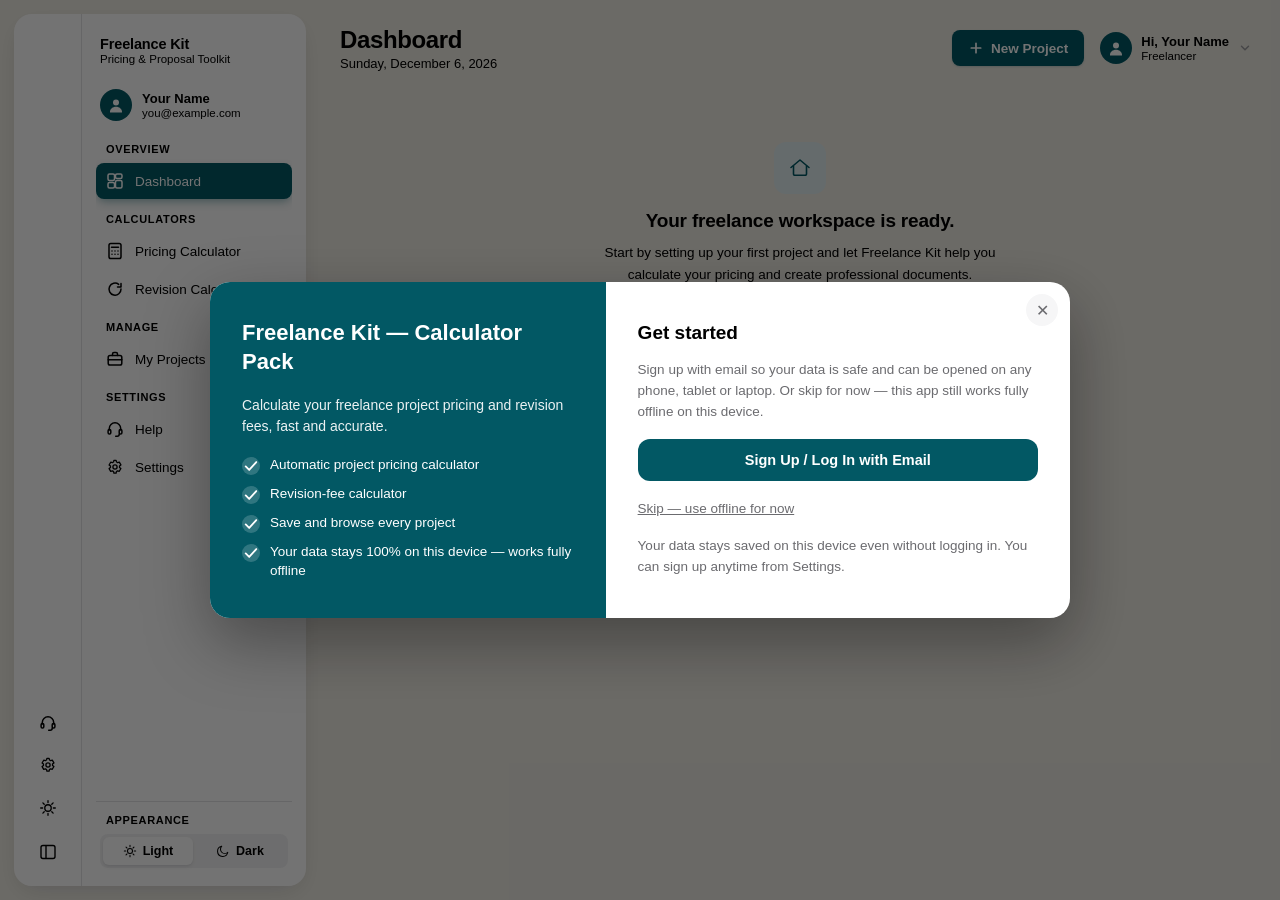
==== commit 276cd0f0: "Add files via upload" ====
--- a/calculator/index.html
+++ b/calculator/index.html
@@ -1084,6 +1084,7 @@
 <script src="js/package.js"></script>
 <script src="js/app.js"></script>
 <script src="js/install-prompt.js"></script>
+<script src="js/onboarding.js"></script>
 <script>
   // PWA install/offline support. Registering a service worker requires a
   // secure context (https, or localhost) — it's skipped silently on a
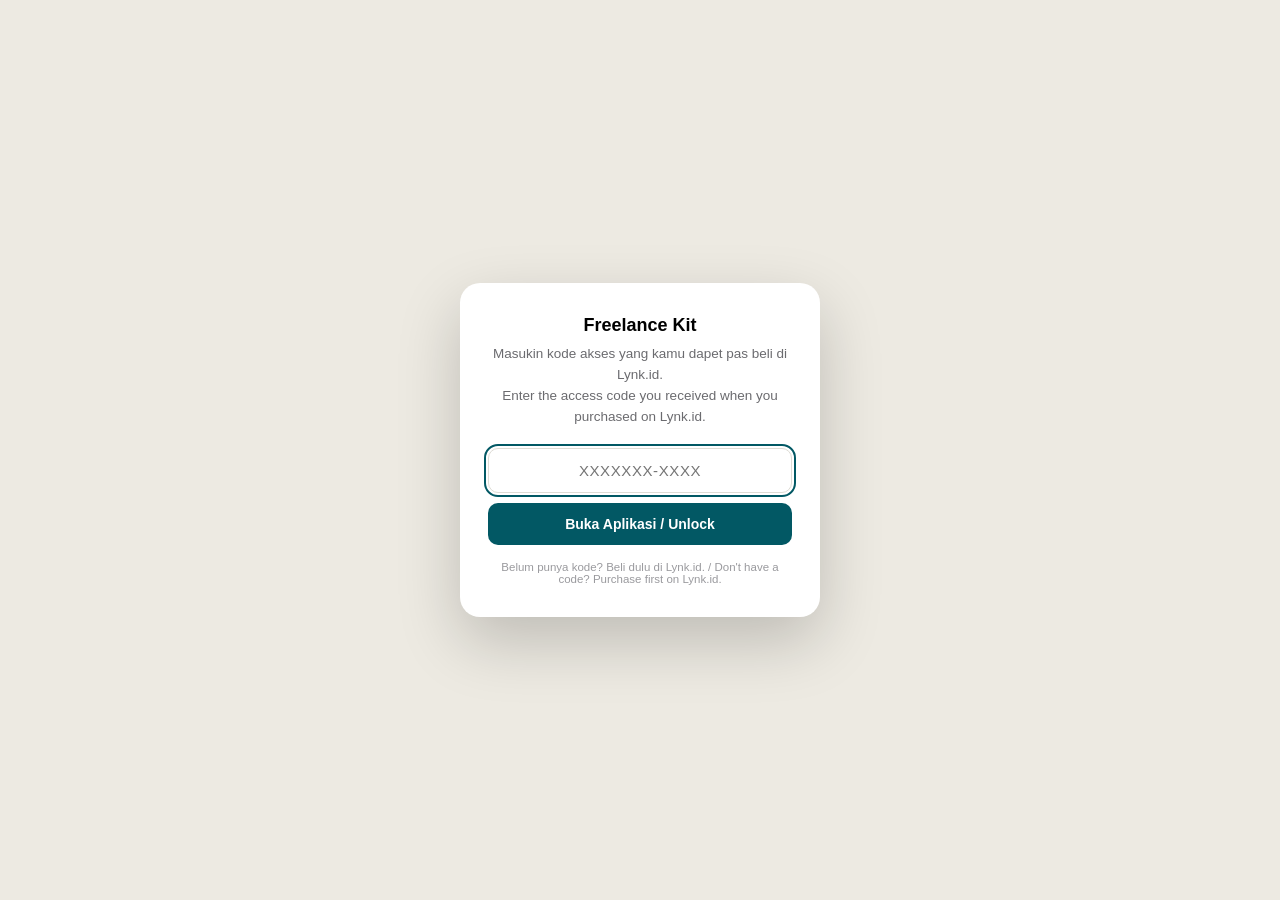
==== commit 06c13a41: "Add files via upload" ====
--- a/calculator/index.html
+++ b/calculator/index.html
@@ -2,6 +2,7 @@
 <html lang="en">
 <head>
 <meta charset="UTF-8">
+<script src="js/access-gate.js"></script>
 <meta name="viewport" content="width=device-width, initial-scale=1.0">
 <title>Freelance Kit — Pricing & Proposal Toolkit</title>
 <link rel="icon" type="image/png" href="assets/favicon-256.png">
--- a/calculator/css/style.css
+++ b/calculator/css/style.css
@@ -359,6 +359,13 @@
   background: var(--surface);
   color: var(--text);
   box-shadow: var(--shadow-sm);
+}
+
+/* Document Language reuses the same toggle but has a third option, so
+   it needs more room than the two-way Language control above it. */
+.settings-doclang-toggle { max-width: 460px; }
+@media (max-width: 480px) {
+  .settings-doclang-toggle { flex-direction: column; max-width: none; }
 }
 
 .avatar.rail-avatar,
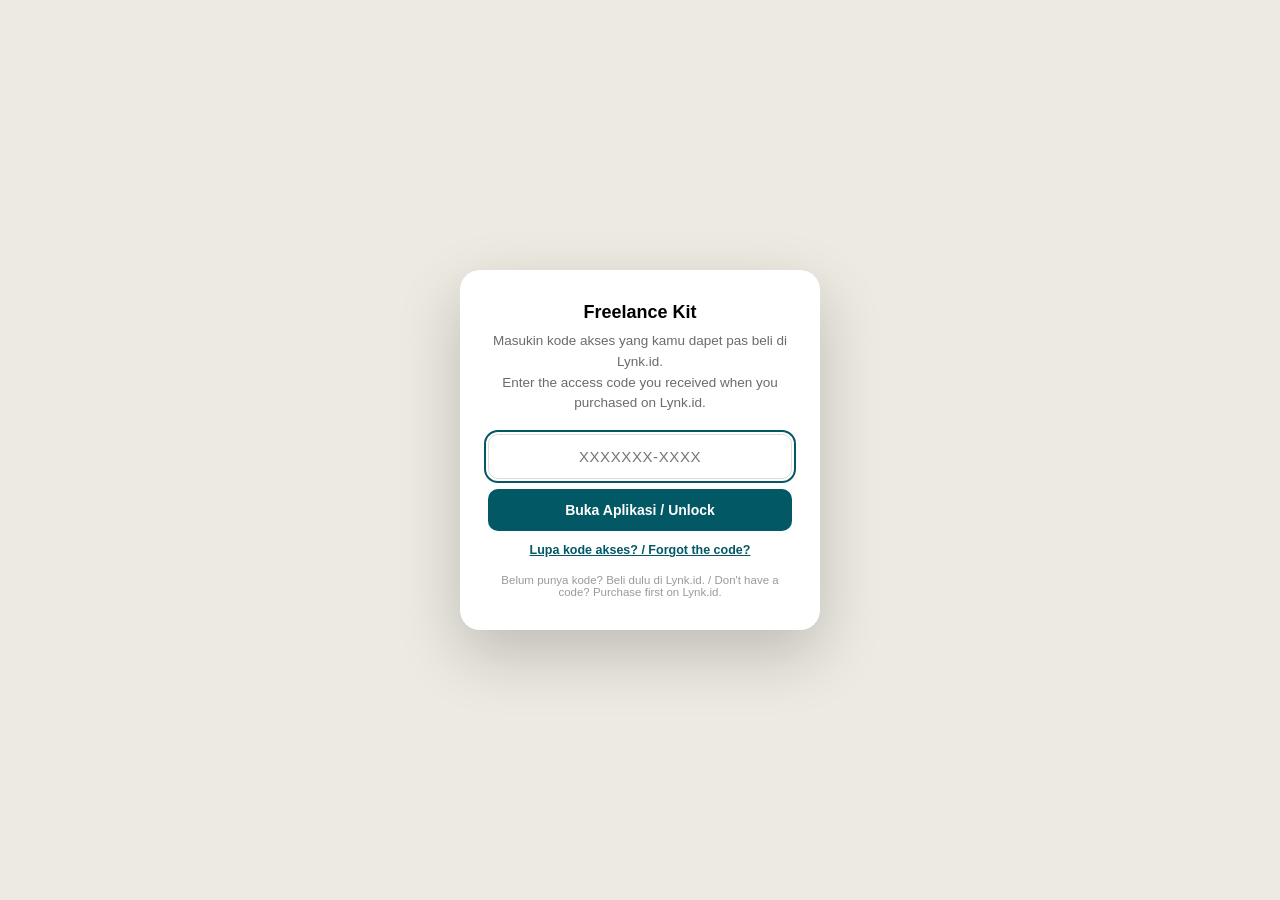
==== commit a055c264: "Add files via upload" ====
--- a/calculator/index.html
+++ b/calculator/index.html
@@ -210,10 +210,15 @@
     <!-- TOP BAR -->
     <header class="topbar">
       <div class="topbar-left">
+        <button class="icon-btn hamburger-btn" data-collapse-toggle aria-label="Buka menu">
+          <svg class="hamburger-icon-open" width="18" height="18" viewBox="0 0 18 18" fill="none"><path d="M2.5 5h13M2.5 9h13M2.5 13h13" stroke="currentColor" stroke-width="1.6" stroke-linecap="round"/></svg>
+          <svg class="hamburger-icon-close" width="18" height="18" viewBox="0 0 18 18" fill="none"><path d="M4 4l10 10M14 4 4 14" stroke="currentColor" stroke-width="1.6" stroke-linecap="round"/></svg>
+        </button>
         <div class="topbar-title-group">
           <h1 class="topbar-title" data-page-title>Dashboard</h1>
           <span class="topbar-date" data-topbar-date></span>
         </div>
+        <span class="topbar-menu-title">Freelance Kit</span>
       </div>
 
       <div class="topbar-right">
@@ -813,15 +818,19 @@
 
             <div class="calc-card calc-form-card" data-sync-card hidden>
               <h3 class="section-title" data-i18n="sync.title">Sync Across Devices (Optional)</h3>
-              <p class="backup-block-text" data-i18n="sync.text">Off by default — your data stays only on this device. Turn this on to keep the same data in sync on your phone, tablet and computer.</p>
-
-              <div data-sync-off-state>
-                <button type="button" class="btn btn-secondary" data-sync-enable data-i18n="sync.enable">Enable Sync</button>
-              </div>
-
-              <div data-sync-on-state hidden>
-                <p class="backup-last" data-sync-status></p>
-                <button type="button" class="btn btn-danger" data-sync-disable data-i18n="sync.disable">Turn Off Sync</button>
+              <div class="settings-danger-row settings-sync-row">
+                <div>
+                  <p class="backup-block-text settings-sync-text" data-i18n="sync.text">Off by default — your data stays only on this device. Turn this on to keep the same data in sync on your phone, tablet and computer.</p>
+                </div>
+
+                <div data-sync-off-state>
+                  <button type="button" class="btn btn-secondary" data-sync-enable data-i18n="sync.enable">Enable Sync</button>
+                </div>
+
+                <div data-sync-on-state hidden>
+                  <p class="backup-last" data-sync-status></p>
+                  <button type="button" class="btn btn-danger" data-sync-disable data-i18n="sync.disable">Turn Off Sync</button>
+                </div>
               </div>
 
               <p class="quo-validation-message" data-sync-error hidden></p>
@@ -1042,6 +1051,8 @@
       <input type="password" id="sync-login-password" class="detail-client-input" data-sync-login-password autocomplete="current-password">
     </div>
     <p class="field-help" data-i18n="sync.passwordHelp">Use the same email &amp; password on every device you want to sync.</p>
+    <button type="button" class="btn btn-text" data-sync-forgot-password style="padding:0;margin:2px 0 10px;font-size:12.5px;">Lupa password? / Forgot password?</button>
+    <p class="field-help" data-sync-reset-message hidden></p>
     <p class="quo-validation-message" data-sync-login-error hidden></p>
     <div class="modal-delete-actions">
       <button class="btn btn-secondary" data-sync-login-cancel data-i18n="sync.cancel">Cancel</button>
--- a/calculator/css/style.css
+++ b/calculator/css/style.css
@@ -404,6 +404,9 @@
 }
 
 .topbar-left { display: flex; align-items: center; gap: 14px; }
+.icon-btn.hamburger-btn { display: none; flex-shrink: 0; }
+.hamburger-icon-close { display: none; }
+.topbar-menu-title { display: none; color: var(--text); font-size: 20px; font-weight: 700; letter-spacing: -0.015em; }
 .topbar-title-group { display: flex; flex-direction: column; }
 
 .topbar-right { display: flex; align-items: center; gap: 10px; }
@@ -950,11 +953,18 @@
 
 .field-row {
   display: grid;
-  grid-template-columns: 1fr 1fr;
+  /* minmax(0, 1fr), not plain 1fr: a bare 1fr track still respects each
+     grid item's default min-width:auto, which for native controls like
+     input[type=date] resolves to their intrinsic content size. On
+     tablet-width screens (where .field-row is still 2 columns but the
+     column is narrower than on desktop) that intrinsic size can exceed
+     the track, so the row overflows/overlaps instead of the input
+     simply shrinking to fit — worst on iOS Safari's date control. */
+  grid-template-columns: minmax(0, 1fr) minmax(0, 1fr);
   gap: var(--space-3);
   margin-bottom: var(--space-3);
 }
-.field-row .field { margin-bottom: 0; }
+.field-row .field { margin-bottom: 0; min-width: 0; }
 
 .field label {
   display: flex; align-items: center; justify-content: space-between;
@@ -970,6 +980,7 @@
 .field select,
 .field textarea {
   width: 100%;
+  min-width: 0;
   padding: 0 12px;
   border: 1px solid var(--border-strong);
   border-radius: var(--r-sm);
@@ -978,6 +989,7 @@
   font-family: var(--font);
   font-size: 13.5px;
   transition: border-color 0.15s var(--ease), box-shadow 0.15s var(--ease);
+  box-sizing: border-box;
 }
 .field input[type="text"],
 .field input[type="number"],
@@ -1002,6 +1014,15 @@
 }
 .field select { cursor: pointer; }
 .field input[type="date"] { cursor: pointer; }
+/* iOS/iPadOS Safari auto-zooms the whole page on focus for any input
+   whose font-size is under 16px. Our fields use 13.5px, so tapping a
+   date field on a real iPhone/iPad snaps the viewport in and shoves
+   whatever was in that field-row, which reads as "the layout is
+   broken" even though nothing about the CSS layout itself is wrong.
+   This has to apply at EVERY width, not just narrow ones - an iPad
+   in landscape is a touch device too, and still hits this at 1000px+
+   where the page otherwise looks like desktop. */
+.field input[type="date"] { font-size: 16px; }
 /* The native calendar-picker icon otherwise sits almost flush against
    the input's own right edge with no relation to our padding system —
    give it the same breathing room text gets, and let it visually
@@ -1936,6 +1957,26 @@
 .settings-danger-title { font-size: 13px; font-weight: 700; }
 .settings-danger-text { font-size: 12px; color: var(--text); margin-top: 2px; max-width: 440px; }
 
+/* ---- Settings: Sync Across Devices ----
+   Reuses the Danger Zone's row layout (text left, action right, wraps on
+   narrow screens) so this card breathes the same as the others instead of
+   stacking its text and button tight together. */
+.settings-sync-row { align-items: flex-start; }
+.settings-sync-text { max-width: 440px; margin-bottom: 0; }
+.settings-sync-row [data-sync-off-state],
+.settings-sync-row [data-sync-on-state] { flex-shrink: 0; }
+/* The "sync is on" state packs a status line + a button into the same
+   slot as the lone "Enable Sync" button in the off state — without its
+   own gap, that status text sat flush against the button below it
+   (no other card in Settings stacks two elements with zero gap). */
+.settings-sync-row [data-sync-on-state] {
+  display: flex; flex-direction: column; gap: 10px;
+}
+.settings-sync-row [data-sync-on-state] [data-sync-status] { margin: 0; }
+@media (max-width: 480px) {
+  .settings-sync-row { gap: 14px; }
+}
+
 /* ---- Dashboard: Business Profile card ---- */
 
 .profile-card {
@@ -2216,35 +2257,87 @@
 }
 
 @media (max-width: 860px) {
-  /* Rail always stays visible, floating at the left edge, same as desktop. */
-  .main { margin-left: calc(var(--rail-w) + var(--rail-gap) * 2); }
-
-  /* Panel overlays the content instead of pushing it, since the
-     screen is too narrow to show both side by side. */
-  .sidebar { width: var(--rail-w); }
+  /* Mobile nav: rail is replaced entirely by the hamburger button in the
+     topbar. Tapping it turns the drawer into a full-screen menu page —
+     it covers everything below the topbar edge-to-edge, and the topbar
+     itself becomes the menu's own header (X to close, "Freelance Kit"
+     instead of the page title, teal to match the app's accent color).
+     Tapping the X, or any nav link, closes it and the topbar returns to
+     normal. Desktop rail+panel layout is untouched above this breakpoint. */
+  .main { margin-left: 0; }
+
+  .sidebar-rail { display: none; }
+  .sidebar {
+    position: static;
+    width: auto; height: auto;
+    box-shadow: none;
+    border-radius: 0;
+    overflow: visible;
+    z-index: 45;
+  }
   .sidebar-panel {
     position: fixed;
-    top: var(--rail-gap); bottom: var(--rail-gap);
-    left: calc(var(--rail-gap) * 2 + var(--rail-w));
-    width: var(--panel-w) !important;
-    padding: 18px 14px 16px !important;
+    top: var(--mobile-drawer-top, 68px);
+    left: 0; right: 0;
+    bottom: 0;
+    height: auto;
+    width: 100% !important;
+    padding: 10px 16px calc(16px + env(safe-area-inset-bottom, 0px)) !important;
     opacity: 1 !important;
-    border-radius: var(--r-lg);
-    transform: translateX(calc(-100% - (var(--rail-gap) * 2) - var(--rail-w)));
-    transition: transform 0.2s var(--ease);
-    box-shadow: var(--shadow-md);
+    border-radius: 0;
+    box-shadow: none;
+    transform: translateY(calc(-100% - var(--mobile-drawer-top, 68px)));
+    transition: transform 0.25s var(--ease);
+    pointer-events: none;
   }
-  html:not(.sidebar-collapsed) .sidebar-panel { transform: translateX(0); }
-  .drawer-overlay.is-open { display: block; }
+  html:not(.sidebar-collapsed) .sidebar-panel { transform: translateY(0); pointer-events: auto; }
+  .drawer-overlay.is-open { display: block; top: var(--mobile-drawer-top, 68px); }
+
+  /* The drawer is now a full standalone menu page — no second
+     "brand + profile" header repeating inside it (the brand name moved
+     up into the topbar itself). Appearance stays, pinned below the nav
+     list the same way it already is on desktop: .nav scrolls
+     internally (flex:1 + its own overflow-y:auto from the base rules
+     above) while .sidebar-appearance (flex-shrink:0) never scrolls
+     away with it. */
+  .sidebar-head,
+  .sidebar-profile { display: none; }
+
+  /* Lock the page behind the drawer so only the drawer itself scrolls
+     while it's open — the page and the drawer both being independently
+     scrollable felt like two scrollbars fighting each other. */
+  html:not(.sidebar-collapsed) body { overflow: hidden; }
+
+  .icon-btn.hamburger-btn { display: flex; }
 
   .topbar { padding: 0 16px; gap: 8px; }
   .topbar-right { gap: 4px; }
+  /* Topbar CTA ("+ New Project" / "+ New Quotation" / etc) loses its
+     label and becomes a plain square icon button, so it always fits on
+     one line next to the hamburger + page title, however long the
+     label text is in either language. */
+  [data-topbar-cta-label] { display: none; }
+  [data-topbar-cta] {
+    width: 36px; height: 36px;
+    padding: 0;
+    justify-content: center;
+    flex-shrink: 0;
+  }
   .profile-trigger { padding: 6px 4px 6px 6px; }
   .profile-text { display: none; }
   .content { padding: 20px 16px; }
 
   .table { display: none; }
   .project-cards { display: block; }
+
+  /* Topbar in "menu open" mode: becomes the drawer's own header instead
+     of showing the current page's title. */
+  html:not(.sidebar-collapsed) .topbar { background: var(--sidebar-surface); }
+  html:not(.sidebar-collapsed) .topbar-title-group,
+  html:not(.sidebar-collapsed) .topbar-right { display: none; }
+  html:not(.sidebar-collapsed) .topbar-menu-title { display: inline-flex; }
+  html:not(.sidebar-collapsed) .hamburger-icon-open { display: none; }
+  html:not(.sidebar-collapsed) .hamburger-icon-close { display: block; }
 }
 
 @media (max-width: 600px) {
